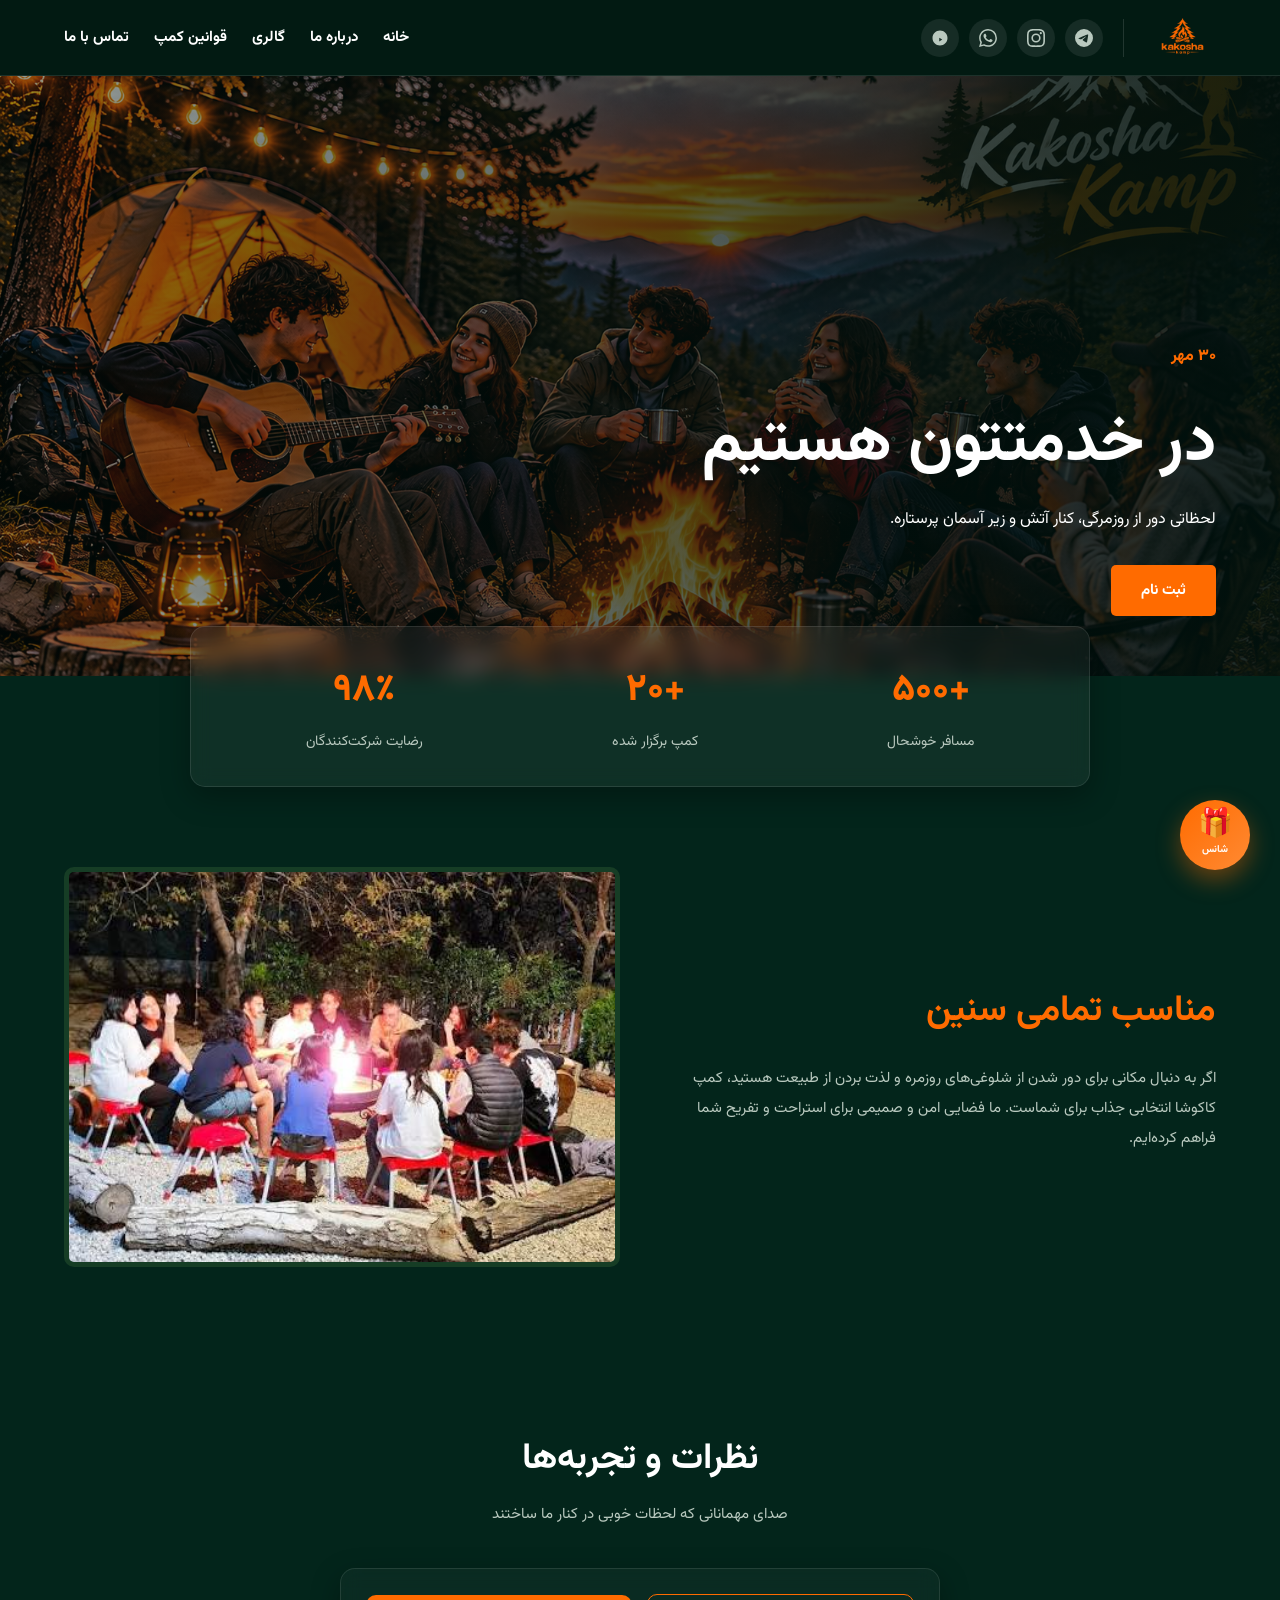
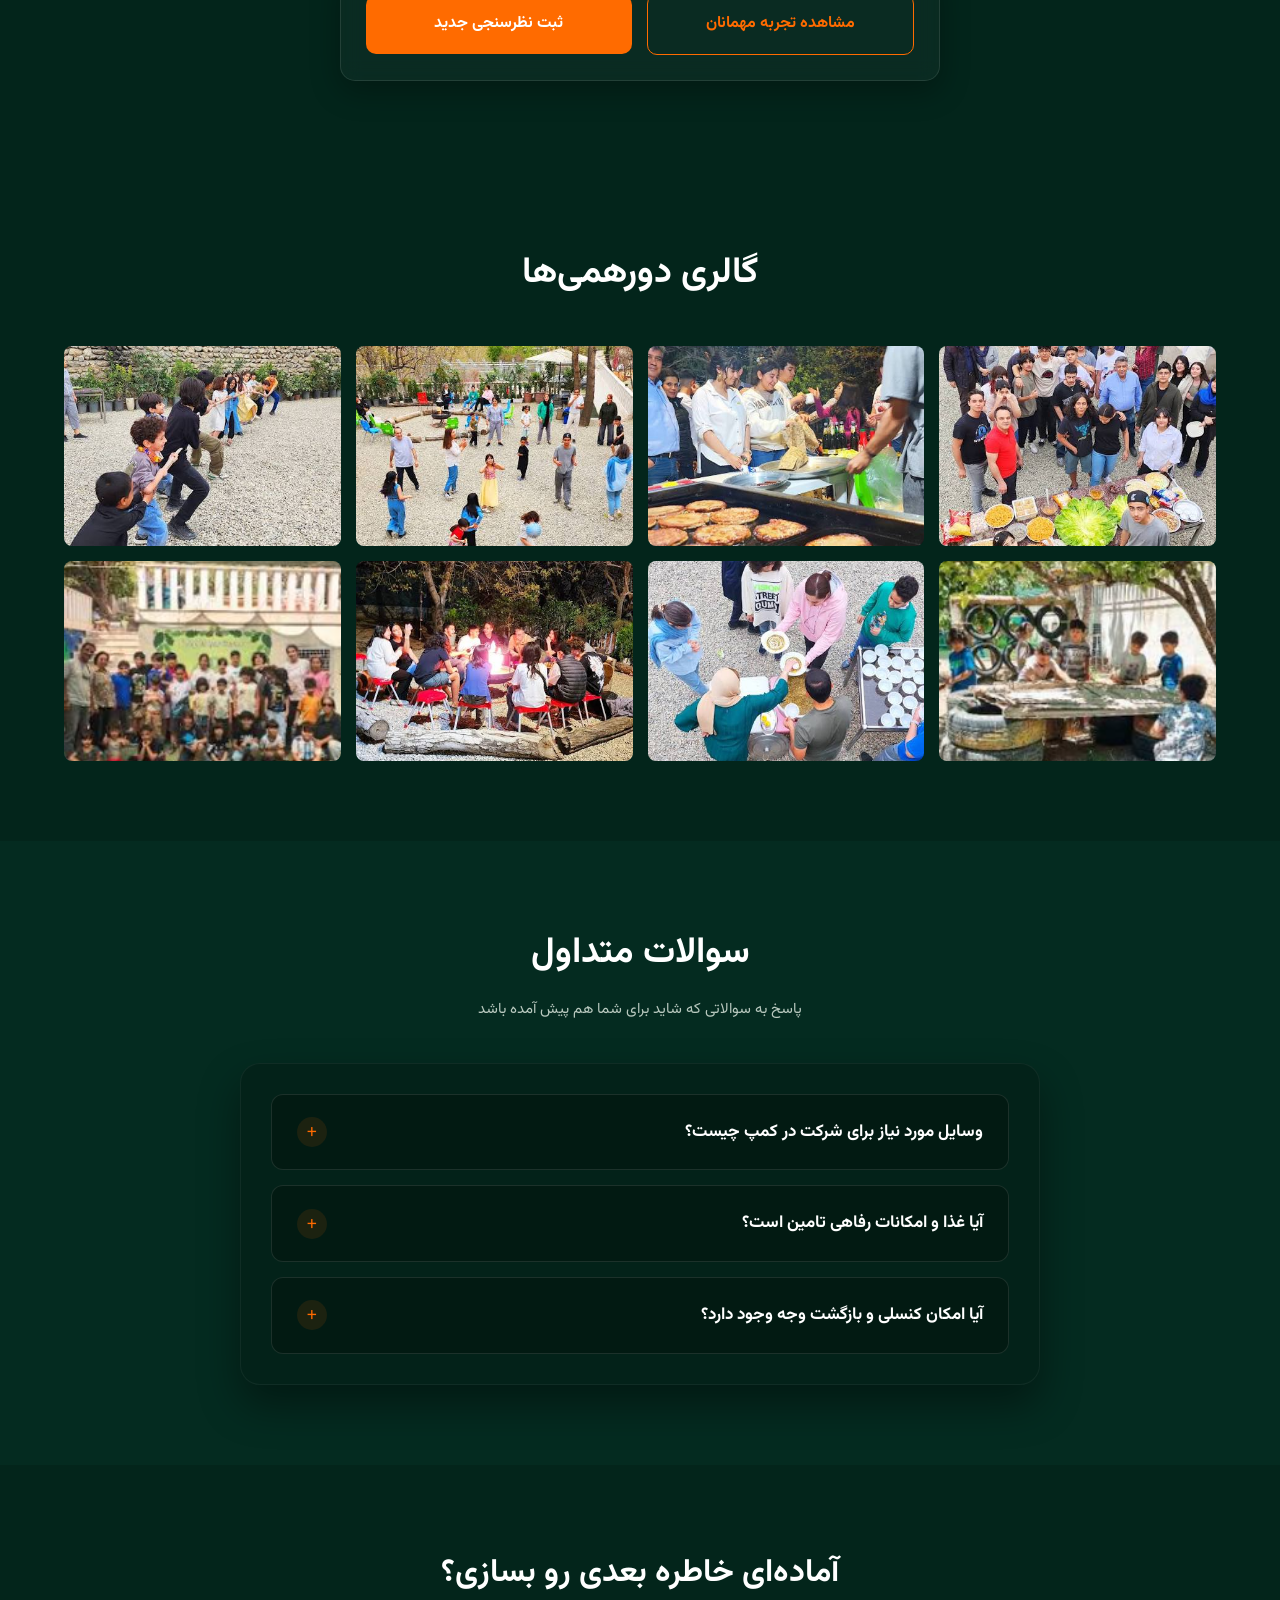
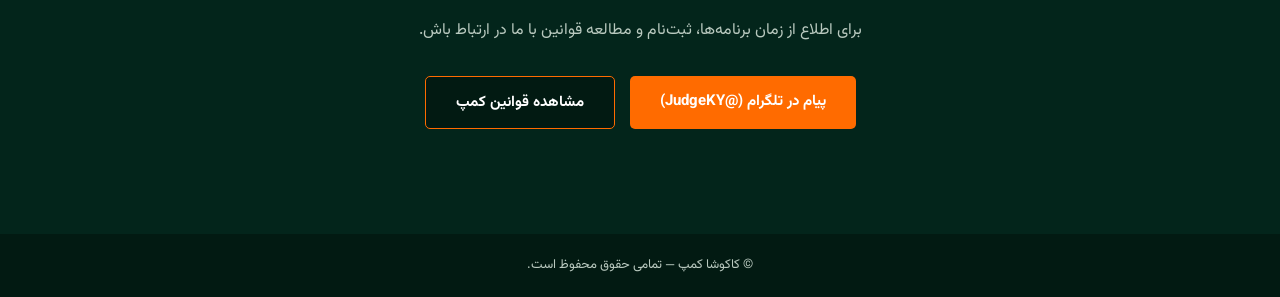
==== index.html @ fcbe55e8 "Update index.html" ====
<!DOCTYPE html>
<html lang="fa" dir="rtl">
<head>
    <meta charset="UTF-8">
    <meta name="viewport" content="width=device-width, initial-scale=1.0">
    <title>کاکوشا | کمپ و دورهمی</title>
    <link href="https://fonts.googleapis.com/css2?family=Vazirmatn:wght@400;700;800&display=swap" rel="stylesheet">
    <link rel="stylesheet" href="https://unpkg.com/aos@next/dist/aos.css" />
    <link rel="stylesheet" href="styles.css">
</head>
<body>

    <!-- دکمه شناور گردونه شانس -->
    <div class="floating-wheel" id="floatingWheel" onclick="checkWheelStatus()">
        <span>🎁</span>
        <span class="wheel-text">شانس</span>
    </div>

    <!-- هدر سایت -->
    <header class="site-header">
        <div class="header-right">
            <a href="./" class="logo">
                <img src="logo.png" alt="لوگوی کاکوشا">
            </a>
            
            <div class="social-links">
                <a href="https://t.me/KaKoshaKamp" target="_blank" title="تلگرام کاکوشا" aria-label="تلگرام">
                    <svg viewBox="0 0 24 24" fill="currentColor"><path d="M11.944 0A12 12 0 0 0 0 12a12 12 0 0 0 12 12 12 12 0 0 0 12-12A12 12 0 0 0 12 0a12 12 0 0 0-.056 0zm4.962 7.224c.1-.002.321.023.465.14a.506.506 0 0 1 .171.325c.016.093.036.306.02.472-.18 1.898-.962 6.502-1.36 8.627-.168.9-.499 1.201-.82 1.23-.696.065-1.225-.46-1.9-.902-1.056-.693-1.653-1.124-2.678-1.8-1.185-.78-.417-1.21.258-1.91.177-.184 3.247-2.977 3.307-3.23.007-.032.014-.15-.056-.212s-.174-.041-.249-.024c-.106.024-1.793 1.14-5.061 3.345-.48.33-.913.49-1.302.48-.428-.008-1.252-.241-1.865-.44-.752-.245-1.349-.374-1.297-.789.027-.216.325-.437.893-.663 3.498-1.524 5.83-2.529 6.998-3.014 3.332-1.386 4.025-1.627 4.476-1.635z"/></svg>
                </a>
                <a href="https://instagram.com/kasrafarahani_" target="_blank" title="اینستاگرام کاکوشا" aria-label="اینستاگرام">
                    <svg viewBox="0 0 24 24" fill="currentColor"><path d="M12 2.163c3.204 0 3.584.012 4.85.07 3.252.148 4.771 1.691 4.919 4.919.058 1.265.069 1.645.069 4.849 0 3.205-.012 3.584-.069 4.849-.149 3.225-1.664 4.771-4.919 4.919-1.266.058-1.644.07-4.85.07-3.204 0-3.584-.012-4.849-.07-3.26-.149-4.771-1.699-4.919-4.92-.058-1.265-.07-1.644-.07-4.849 0-3.204.013-3.583.07-4.849.149-3.227 1.664-4.771 4.919-4.919 1.266-.057 1.645-.069 4.849-.069zm0-2.163c-3.259 0-3.667.014-4.947.072-4.358.2-6.78 2.618-6.98 6.98-.059 1.281-.073 1.689-.073 4.948 0 3.259.014 3.668.072 4.948.2 4.358 2.618 6.78 6.98 6.98 1.281.058 1.689.072 4.948.072 3.259 0 3.668-.014 4.948-.072 4.354-.2 6.782-2.618 6.979-6.98.059-1.28.073-1.689.073-4.948 0-3.259-.014-3.667-.072-4.947-.196-4.354-2.617-6.78-6.979-6.98-1.281-.059-1.69-.073-4.949-.073zm0 5.838a6.162 6.162 0 1 0 0 12.324 6.162 6.162 0 0 0 0-12.324zm0 10.162a4 4 0 1 1 0-8 4 4 0 0 1 0 8zm6.406-11.845a1.44 1.44 0 1 0 0 2.881 1.44 1.44 0 0 0 0-2.881z"/></svg>
                </a>
                <a href="https://chat.whatsapp.com/JLlHeEhFujqFdGJxE22Rlp" target="_blank" title="واتساپ کاکوشا" aria-label="واتساپ">
                    <svg viewBox="0 0 24 24" fill="currentColor"><path d="M17.472 14.382c-.297-.149-1.758-.867-2.03-.967-.273-.099-.471-.148-.67.15-.197.297-.767.966-.94 1.164-.173.199-.347.223-.644.075-.297-.15-1.255-.463-2.39-1.475-.883-.788-1.48-1.761-1.653-2.059-.173-.297-.018-.458.13-.606.134-.133.298-.347.446-.52.149-.174.198-.298.298-.497.099-.198.05-.371-.025-.52-.075-.149-.669-1.612-.916-2.207-.242-.579-.487-.5-.669-.51-.173-.008-.371-.01-.57-.01-.198 0-.52.074-.792.372-.272.297-1.04 1.016-1.04 2.479 0 1.462 1.065 2.875 1.213 3.074.149.198 2.096 3.2 5.077 4.487.709.306 1.262.489 1.694.625.712.227 1.36.195 1.871.118.571-.085 1.758-.719 2.006-1.413.248-.694.248-1.289.173-1.413-.074-.124-.272-.198-.57-.347m-5.421 7.403h-.004a9.87 9.87 0 0 1-5.031-1.378l-.361-.214-3.741.982.998-3.648-.235-.374a9.86 9.86 0 0 1-1.51-5.26c.001-5.45 4.436-9.884 9.888-9.884 2.64 0 5.122 1.03 6.988 2.898a9.825 9.825 0 0 1 2.893 6.994c-.003 5.45-4.437 9.884-9.885 9.884m8.413-18.297A11.815 11.815 0 0 0 12.05 0C5.495 0 .16 5.335.157 11.892c0 2.096.547 4.142 1.588 5.945L.057 24l6.305-1.654a11.882 11.882 0 0 0 5.683 1.448h.005c6.554 0 11.89-5.335 11.893-11.893a11.821 11.821 0 0 0-3.48-8.413Z"/></svg>
                </a>
                <a href="https://ble.ir/KaKoshaKamp" target="_blank" title="بله کاکوشا" aria-label="بله">
                    <svg viewBox="0 0 24 24" fill="currentColor"><path d="M12 2C6.48 2 2 6.48 2 12s4.48 10 10 10 10-4.48 10-10S17.52 2 12 2zm-1 14.5v-5l4 2.5-4 2.5z"/></svg>
                </a>
            </div>
        </div>

        <nav class="nav-menu">
            <a href="#home">خانه</a>
            <a href="#about">درباره ما</a>
            <a href="#gallery">گالری</a>
            <a href="rules.html">قوانین کمپ</a>
            <a href="#contact">تماس با ما</a>
        </nav>
    </header>

    <main>
        <section class="hero" id="home">
            <div class="hero-content">
                <p class="date">۳۰ مهر</p>
                <h1>در خدمتتون هستیم</h1>
                <p>لحظاتی دور از روزمرگی، کنار آتش و زیر آسمان پرستاره.</p>
                <a href="register.html" class="btn">ثبت نام</a>
            </div>
        </section>

        <section class="stats-section">
            <div class="stats-container" data-aos="fade-up">
                <div class="stat-box">
                    <h3>+۵۰۰</h3>
                    <p>مسافر خوشحال</p>
                </div>
                <div class="stat-box">
                    <h3>+۲۰</h3>
                    <p>کمپ برگزار شده</p>
                </div>
                <div class="stat-box">
                    <h3>۹۸٪</h3>
                    <p>رضایت شرکت‌کنندگان</p>
                </div>
            </div>
        </section>

        <section class="about" id="about">
            <div class="about-text" data-aos="fade-up">
                <h2>مناسب تمامی سنین</h2>
                <p>اگر به دنبال مکانی برای دور شدن از شلوغی‌های روزمره و لذت بردن از طبیعت هستید، کمپ کاکوشا انتخابی جذاب برای شماست. ما فضایی امن و صمیمی برای استراحت و تفریح شما فراهم کرده‌ایم.</p>
            </div>
            <div class="about-image" data-aos="fade-up" data-aos-delay="100">
                <img src="about.jpg" alt="دورهمی دوستان">
            </div>
        </section>

        <section class="reviews-action-section">
            <div class="section-header" data-aos="fade-up">
                <h2>نظرات و تجربه‌ها</h2>
                <p class="subtitle">صدای مهمانانی که لحظات خوبی در کنار ما ساختند</p>
                
                <div class="review-action-card">
                    <a href="reviews.html" class="btn glass-btn">مشاهده تجربه مهمانان</a>
                    <a href="survey.html" class="btn solid-btn">ثبت نظرسنجی جدید</a>
                </div>
            </div>
        </section>

        <section class="gallery-section" id="gallery">
            <h2 data-aos="fade-up">گالری دورهمی‌ها</h2>
            <div class="gallery-grid" data-aos="fade-up" data-aos-delay="200">
                <img src="g-1.jpg" alt="گالری ۱" class="gallery-img">
                <img src="g-2.jpg" alt="گالری ۲" class="gallery-img">
                <img src="g-3.jpg" alt="گالری ۳" class="gallery-img">
                <img src="g-4.jpg" alt="گالری ۴" class="gallery-img">
                <img src="g-5.png" alt="گالری ۵" class="gallery-img">
                <img src="g-6.jpg" alt="گالری ۶" class="gallery-img">
                <img src="g-7.jpg" alt="گالری ۷" class="gallery-img">
                <img src="g-8.png" alt="گالری ۸" class="gallery-img">
            </div>
        </section>

        <section class="faq-section">
            <div class="section-header" data-aos="fade-up">
                <h2>سوالات متداول</h2>
                <p class="subtitle">پاسخ به سوالاتی که شاید برای شما هم پیش آمده باشد</p>
            </div>

            <div class="faq-wrapper" data-aos="fade-up" data-aos-delay="100">
                <details class="faq-item">
                    <summary>وسایل مورد نیاز برای شرکت در کمپ چیست؟</summary>
                    <p>لباس گرم، کیسه خواب، چراغ قوه، وسایل بهداشتی شخصی و کفش مناسب پیاده‌روی. لیست کامل وسایل پس از ثبت‌نام برای شما ارسال می‌شود.</p>
                </details>

                <details class="faq-item">
                    <summary>آیا غذا و امکانات رفاهی تامین است؟</summary>
                    <p>بله، تمامی وعده‌های غذایی (صبحانه، ناهار، شام) به صورت کامل و با کیفیت بالا توسط تیم ما آماده می‌شود. سرویس‌های بهداشتی نیز در محل کمپ موجود است.</p>
                </details>

                <details class="faq-item">
                    <summary>آیا امکان کنسلی و بازگشت وجه وجود دارد؟</summary>
                    <p>در صورت انصراف تا ۷۲ ساعت قبل از شروع کمپ، ۱۰۰٪ وجه بازگردانده می‌شود. پس از آن، ۵۰٪ مبلغ کسر خواهد شد.</p>
                </details>
            </div>
        </section>

        <section class="contact" id="contact">
            <div data-aos="fade-up">
                <h2>آماده‌ای خاطره بعدی رو بسازی؟</h2>
                <p>برای اطلاع از زمان برنامه‌ها، ثبت‌نام و مطالعه قوانین با ما در ارتباط باش.</p>
                <div style="display: flex; gap: 15px; justify-content: center; flex-wrap: wrap; margin-bottom: 25px;">
                    <a href="https://t.me/JudgeKY" target="_blank" class="btn">پیام در تلگرام (@JudgeKY)</a>
                    <a href="rules.html" class="btn" style="background-color: var(--dark-green); border: 1px solid var(--orange);">مشاهده قوانین کمپ</a>
                </div>
            </div>
        </section>
    </main>

    <footer>
        <p>© کاکوشا کمپ — تمامی حقوق محفوظ است.</p>
    </footer>

    <div id="imageModal" class="modal">
        <span class="close-modal">&times;</span>
        <img class="modal-content" id="modalImage">
    </div>

    <script src="https://unpkg.com/aos@next/dist/aos.js"></script>
    <script>
        AOS.init({ duration: 800, once: true, offset: 50 });

        const modal = document.getElementById("imageModal");
        const modalImg = document.getElementById("modalImage");
        const images = document.querySelectorAll(".gallery-img");
        const closeBtn = document.querySelector(".close-modal");

        images.forEach(img => {
            img.addEventListener("click", function(){
                modal.style.display = "flex";
                modalImg.src = this.src;
            });
        });
        closeBtn.addEventListener("click", function(){ modal.style.display = "none"; });
        modal.addEventListener("click", function(e){ if(e.target === modal) modal.style.display = "none"; });

        // 🎁 کدهای مربوط به گردونه شانس
        const nextTripDate = '2024-10-21'; // تاریخ کمپ بعدی (۳۰ مهر)
        
        function checkWheelStatus() {
            if (localStorage.getItem('hasSpunWheel') === 'true') {
                alert("شما قبلاً از شانس خود برای این کمپ استفاده کرده‌اید. منتظر کمپ‌های بعدی ما باشید! 🌿");
                return;
            }
            const today = new Date();
            const trip = new Date(nextTripDate);
            const diffTime = trip - today;
            const diffDays = Math.ceil(diffTime / (1000 * 60 * 60 * 24));

            if (diffDays > 10) {
                alert("گردونه شانس فقط ۱۰ روز مانده به شروع هر کمپ باز می‌شود. فعلاً کمی صبر کنید! ✨");
            } else if (diffDays < 0) {
                alert("این کمپ به پایان رسیده است. منتظر گردونه شانس کمپ بعدی باشید! ⛺️");
            } else {
                window.location.href = 'wheel.html';
            }
        }
    </script>
</body>
</html>
---- styles.css ----
/* =========================================
   1. تنظیمات پایه و رنگ‌ها
   ========================================= */
:root {
    --bg-color: #03251b;
    --dark-green: #021a12;
    --primary: #0a6849;
    --orange: #ff6b00;
    --text-main: #ffffff;
    --text-muted: #b9c9bf;
}

* {
    box-sizing: border-box;
    margin: 0;
    padding: 0;
}

html, body {
    background-color: var(--bg-color);
    color: var(--text-main);
    font-family: 'Vazirmatn', Tahoma, sans-serif;
    line-height: 1.8;
    overflow-x: hidden;
    width: 100%;
}

a { text-decoration: none; color: inherit; }
img { display: block; max-width: 100%; }

/* =========================================
   2. هدر، منو و شبکه‌های اجتماعی
   ========================================= */
.site-header {
    background-color: var(--dark-green);
    display: flex;
    justify-content: space-between;
    align-items: center;
    padding: 15px 5%;
    position: sticky;
    top: 0;
    z-index: 100;
    border-bottom: 1px solid #ffffff1a;
}

.header-right { display: flex; align-items: center; gap: 25px; }
.logo img { height: 45px; width: auto; }

.social-links {
    display: flex; gap: 10px; align-items: center;
    border-right: 1px solid #ffffff20; padding-right: 20px;
}

.social-links a {
    display: flex; align-items: center; justify-content: center;
    width: 38px; height: 38px; border-radius: 50%;
    background-color: rgba(255, 255, 255, 0.08);
    color: var(--text-muted) !important; transition: all 0.3s ease;
    border: 1px solid transparent;
}

.social-links a svg { width: 18px !important; height: 18px !important; }

.social-links a:hover {
    background-color: var(--orange); color: #fff !important;
    transform: translateY(-3px); box-shadow: 0 5px 15px rgba(255, 107, 0, 0.4);
}

.nav-menu { display: flex; gap: 25px; }
.nav-menu a { font-size: 15px; font-weight: 700; transition: color 0.3s; }
.nav-menu a:hover { color: var(--orange); }

/* =========================================
   3. بخش هدر اصلی (Hero)
   ========================================= */
.hero {
    background: linear-gradient(90deg, rgba(1,18,14,0.4), rgba(1,18,14,0.9)), 
                url('hero.png') center/cover no-repeat;
    min-height: 600px; display: flex; align-items: flex-end;
    padding: 60px 5%; width: 100%;
}

.hero-content { max-width: 700px; }
.date { color: var(--orange); font-size: 20px; font-weight: 800; }
.hero h1 { font-size: clamp(35px, 6vw, 65px); line-height: 1.3; margin: 10px 0 20px; }
.hero p { font-size: 16px; margin-bottom: 30px; }

/* =========================================
   4. بخش آمار و ارقام
   ========================================= */
.stats-section {
    padding: 0 5%; display: flex; justify-content: center;
    position: relative; z-index: 10; margin-top: -50px; width: 100%;
}
.stats-container {
    display: flex; justify-content: space-around; align-items: center;
    background: rgba(255, 255, 255, 0.05); backdrop-filter: blur(10px);
    border: 1px solid rgba(255, 255, 255, 0.1); padding: 30px 20px;
    border-radius: 15px; width: 100%; max-width: 900px;
    box-shadow: 0 10px 30px rgba(0,0,0,0.3);
}
.stat-box { text-align: center; }
.stat-box h3 { color: var(--orange); font-size: 38px; font-weight: 800; margin-bottom: 5px; }
.stat-box p { color: var(--text-muted); font-size: 14px; }

/* =========================================
   5. دکمه‌ها
   ========================================= */
.btn {
    display: inline-block; background-color: var(--orange);
    color: white; padding: 12px 30px; font-weight: 700;
    border-radius: 5px; transition: 0.3s; border: none; cursor: pointer;
    font-family: inherit; font-size: 15px; text-align: center;
}
.btn:hover { background-color: #ff8a33; transform: translateY(-3px); }

/* =========================================
   6. بخش درباره ما
   ========================================= */
.about {
    display: grid; grid-template-columns: 1fr 1fr;
    gap: 40px; padding: 80px 5%; align-items: center; width: 100%;
}
.about-text h2 { font-size: 36px; margin-bottom: 20px; color: var(--orange); }
.about-text p { color: var(--text-muted); font-size: 15px; line-height: 2; }
.about-image img {
    width: 100%; height: 400px; object-fit: cover;
    border-radius: 10px; border: 5px solid #163d25;
}

/* =========================================
   7. بخش دکمه‌های هدایت به نظرات
   ========================================= */
.reviews-action-section {
    padding: 80px 5%; background-color: var(--bg-color);
    text-align: center; width: 100%;
}
.section-header h2 { font-size: 36px; margin-bottom: 10px; }
.section-header .subtitle { color: var(--text-muted); font-size: 15px; margin-bottom: 40px; }

.review-action-card {
    display: flex; gap: 15px; justify-content: center; align-items: center;
    background: rgba(255, 255, 255, 0.03); border: 1px solid rgba(255, 255, 255, 0.1);
    padding: 25px; border-radius: 15px; max-width: 600px; margin: 0 auto;
    box-shadow: 0 10px 30px rgba(0,0,0,0.3); backdrop-filter: blur(10px);
}

.review-action-card .btn { flex: 1; padding: 15px 20px; border-radius: 10px; font-size: 16px; }

.glass-btn { background-color: transparent; border: 1px solid var(--orange); color: var(--orange); }
.glass-btn:hover { background-color: var(--orange); color: #fff; }

/* =========================================
   8. استایل صفحات جدید (نظرات و نظرسنجی)
   ========================================= */
.page-container {
    padding: 80px 5%; min-height: 80vh;
    display: flex; flex-direction: column; align-items: center;
}
.page-title { text-align: center; margin-bottom: 30px; }
.page-title h1 { font-size: 40px; color: var(--orange); margin-bottom: 10px; }
.page-title p { color: var(--text-muted); font-size: 16px; }

.testimonials-grid {
    display: grid; grid-template-columns: repeat(auto-fit, minmax(300px, 1fr));
    gap: 25px; width: 100%; max-width: 1100px; margin: 0 auto;
}
.testimonial-card {
    background-color: var(--dark-green); border: 1px solid #ffffff1a;
    border-radius: 12px; padding: 30px; text-align: right;
    transition: transform 0.3s, box-shadow 0.3s;
}
.testimonial-card:hover {
    transform: translateY(-10px); box-shadow: 0 15px 30px rgba(0,0,0,0.4);
    border-color: var(--orange);
}
.stars { color: var(--orange); font-size: 20px; margin-bottom: 15px; letter-spacing: 2px; }
.review-text { color: var(--text-main); font-size: 15px; line-height: 1.9; margin-bottom: 20px; font-style: italic; }
.reviewer-info strong { display: block; color: var(--orange); font-size: 16px; margin-bottom: 5px; }
.reviewer-info span { font-size: 12px; color: var(--text-muted); }

.survey-form-wrapper {
    background: rgba(2, 26, 18, 0.7); border: 1px solid rgba(255, 255, 255, 0.1);
    backdrop-filter: blur(15px); padding: 45px 35px; border-radius: 20px;
    width: 100%; max-width: 600px; box-shadow: 0 25px 50px rgba(0,0,0,0.6);
}
.form-group { margin-bottom: 20px; }
.form-row { display: grid; grid-template-columns: 1fr 1fr; gap: 15px; }
.form-group input, .form-group textarea {
    width: 100%; padding: 15px 18px; background-color: rgba(0, 0, 0, 0.4) !important;
    border: 1px solid rgba(255, 255, 255, 0.15); border-radius: 10px; color: #fff;
    font-family: inherit; font-size: 15px; transition: 0.3s;
}
.form-group input::placeholder, .form-group textarea::placeholder { color: rgba(255, 255, 255, 0.5); }
.form-group input:focus, .form-group textarea:focus {
    outline: none; border-color: var(--orange); background-color: rgba(0, 0, 0, 0.6) !important;
    box-shadow: 0 0 10px rgba(255, 107, 0, 0.2);
}
.form-group textarea { resize: vertical; min-height: 120px; }
.submit-btn { width: 100%; margin-top: 10px; font-size: 16px; padding: 15px; border-radius: 10px; }
.success-message { text-align: center; padding: 30px 10px; }
.success-message p:first-child { font-size: 22px; color: #4caf50; font-weight: bold; margin-bottom: 10px; }

.star-rating { display: flex; flex-direction: row-reverse; justify-content: flex-end; gap: 8px; }
.star-rating input { display: none; }
.star-rating label { font-size: 38px; color: #444; cursor: pointer; transition: 0.2s; line-height: 1; }
.star-rating input:checked ~ label, .star-rating label:hover, .star-rating label:hover ~ label {
    color: var(--orange); text-shadow: 0 0 15px rgba(255, 107, 0, 0.6);
}

/* =========================================
   9. بخش جدید: سوالات متداول (FAQ)
   ========================================= */
.faq-section {
    padding: 80px 5%;
    background-color: #042b20; 
    text-align: center;
    width: 100%;
}

.faq-wrapper {
    max-width: 800px;
    margin: 0 auto;
    text-align: right;
    background: rgba(0, 0, 0, 0.2); 
    padding: 30px;
    border-radius: 20px;
    border: 1px solid rgba(255, 255, 255, 0.05);
    box-shadow: 0 20px 40px rgba(0,0,0,0.4);
}

.faq-item {
    background-color: var(--dark-green);
    border: 1px solid #ffffff1a;
    border-radius: 12px;
    margin-bottom: 15px;
    transition: all 0.3s ease;
    overflow: hidden;
}

.faq-item:last-child { margin-bottom: 0; }
.faq-item:hover { border-color: rgba(255, 107, 0, 0.5); background-color: #032016; }
.faq-item[open] {
    border-color: var(--orange);
    background-color: #042b20;
    box-shadow: 0 8px 25px rgba(255, 107, 0, 0.15);
}

.faq-item summary {
    font-weight: 700;
    font-size: 17px;
    color: var(--text-main);
    cursor: pointer;
    list-style: none;
    display: flex;
    justify-content: space-between;
    align-items: center;
    padding: 22px 25px;
    outline: none;
    transition: color 0.3s;
}
.faq-item:hover summary { color: var(--orange); }
.faq-item summary::-webkit-details-marker { display: none; }

.faq-item summary::after {
    content: '+';
    display: flex;
    align-items: center;
    justify-content: center;
    width: 30px;
    height: 30px;
    background-color: rgba(255, 107, 0, 0.1);
    color: var(--orange);
    border-radius: 50%;
    font-size: 22px;
    font-weight: 300;
    transition: all 0.4s ease;
}

.faq-item[open] summary::after {
    transform: rotate(135deg); 
    background-color: var(--orange);
    color: #fff;
}

.faq-item p {
    color: var(--text-muted);
    font-size: 15px;
    line-height: 2;
    padding: 0 25px 25px 25px;
    margin: 0;
    animation: fadeIn 0.5s ease;
}

@keyframes fadeIn {
    from { opacity: 0; transform: translateY(-10px); }
    to { opacity: 1; transform: translateY(0); }
}

/* =========================================
   10. بخش گالری
   ========================================= */
.gallery-section { padding: 80px 5%; background-color: var(--bg-color); text-align: center; width: 100%; }
.gallery-section h2 { font-size: 36px; margin-bottom: 40px; }
.gallery-grid { display: grid; grid-template-columns: repeat(auto-fit, minmax(250px, 1fr)); gap: 15px; }
.gallery-grid img {
    width: 100%; height: 200px; object-fit: cover;
    border-radius: 8px; transition: 0.3s; cursor: pointer;
}
.gallery-grid img:hover { transform: scale(1.05); box-shadow: 0 10px 20px rgba(0,0,0,0.5); }

/* =========================================
   11. بخش تماس و فوتر
   ========================================= */
.contact { text-align: center; padding: 80px 5%; width: 100%; }
.contact h2 { font-size: 32px; margin-bottom: 15px; }
.contact p { color: var(--text-muted); margin-bottom: 30px; }
footer {
    background-color: var(--dark-green); text-align: center;
    padding: 20px; font-size: 13px; color: var(--text-muted); width: 100%;
}

/* =========================================
   12. مودال عکس (گالری)
   ========================================= */
.modal {
    display: none; position: fixed; z-index: 1000; left: 0; top: 0;
    width: 100%; height: 100%; background-color: rgba(0, 0, 0, 0.9);
    align-items: center; justify-content: center; backdrop-filter: blur(5px);
}
.modal-content {
    max-width: 90%; max-height: 85vh; border-radius: 10px;
    box-shadow: 0 0 30px rgba(255, 107, 0, 0.3); animation: zoomIn 0.3s ease;
}
.close-modal {
    position: absolute; top: 20px; left: 30px; color: #fff;
    font-size: 40px; font-weight: bold; cursor: pointer; transition: 0.3s;
}
.close-modal:hover { color: var(--orange); }
@keyframes zoomIn { from { transform: scale(0.8); opacity: 0; } to { transform: scale(1); opacity: 1; } }

/* =========================================
   13. استایل مخصوص صفحه قوانین (Rules)
   ========================================= */
.rules-section { padding: 80px 5%; display: flex; justify-content: center; min-height: 80vh; width: 100%; }
.rules-container { max-width: 800px; width: 100%; }
.rules-container h1 { font-size: 40px; color: var(--orange); text-align: center; margin-bottom: 10px; }
.rules-container .subtitle { text-align: center; color: var(--text-muted); margin-bottom: 50px; font-size: 16px; }
.rule-card {
    background-color: var(--dark-green); border-right: 5px solid var(--orange);
    padding: 25px 30px; margin-bottom: 20px; border-radius: 8px;
    transition: transform 0.3s, background-color 0.3s;
}
.rule-card:hover { transform: translateX(-10px); background-color: #032016; }
.rule-card h3 { color: var(--text-main); font-size: 22px; margin-bottom: 10px; }
.rule-card p { color: var(--text-muted); font-size: 15px; line-height: 1.9; }
.back-btn-container { text-align: center; margin-top: 50px; width: 100%; }
.highlight-box {
    background: linear-gradient(135deg, rgba(255, 107, 0, 0.15), rgba(10, 104, 73, 0.2));
    border: 1px solid var(--orange); padding: 20px; margin-top: 30px;
    border-radius: 8px; text-align: center; box-shadow: 0 4px 15px rgba(0,0,0,0.2);
}
.highlight-box p { color: var(--orange); font-size: 18px; font-weight: 800; margin: 0; }

/* =========================================
   14. استایل بلیط ثبت نام (Register)
   ========================================= */
.register-section { padding: 80px 5%; background-color: #042b20; text-align: center; width: 100%; }
.ticket-wrapper { display: flex; justify-content: center; align-items: center; padding: 20px; }
.ticket {
    display: flex; background-color: #0b3024; border-radius: 12px;
    box-shadow: 0 20px 50px rgba(0,0,0,0.5); max-width: 700px; width: 100%;
    position: relative; border: 1px solid #ffffff1a; overflow: hidden;
}
.ticket::before {
    content: ""; position: absolute; right: 25%; top: 10px; bottom: 10px;
    border-right: 2px dashed #ffffff30; z-index: 2;
}
.ticket::after {
    content: ""; position: absolute; right: calc(25% - 10px); top: -10px;
    height: 20px; width: 20px; border-radius: 50%;
    background-color: #042b20; box-shadow: 0 100% 0 0 #042b20; z-index: 3;
}
.ticket-main { flex: 1; padding: 30px; display: flex; flex-direction: column; justify-content: space-between; }
.ticket-header {
    display: flex; justify-content: space-between; align-items: center;
    border-bottom: 1px solid #ffffff1a; padding-bottom: 15px; margin-bottom: 20px;
}
.ticket-logo { font-weight: 800; font-size: 20px; color: var(--orange); }
.ticket-type { font-size: 12px; background: #ffffff1a; padding: 4px 10px; border-radius: 20px; letter-spacing: 1px; }
.ticket-body { display: grid; grid-template-columns: 1fr 1fr; gap: 20px; text-align: right; }
.ticket-info span { display: block; font-size: 12px; color: var(--text-muted); margin-bottom: 4px; }
.ticket-info strong { font-size: 16px; color: var(--text-main); }
.ticket-footer {
    margin-top: 25px; display: flex; justify-content: space-between; align-items: center;
    border-top: 1px solid #ffffff1a; padding-top: 15px; font-size: 12px; color: var(--text-muted);
}
.barcode {
    width: 100px; height: 20px;
    background: repeating-linear-gradient(90deg, #ffffff 0px, #ffffff 2px, transparent 2px, transparent 4px, #ffffff 4px, #ffffff 6px, transparent 6px, transparent 8px);
}
.ticket-stub {
    width: 25%; padding: 30px 15px; display: flex; flex-direction: column;
    align-items: center; justify-content: center; background: rgba(255, 255, 255, 0.02);
}
.ticket-stub-content { display: flex; flex-direction: column; align-items: center; gap: 15px; width: 100%; }
.stub-title { font-weight: 800; color: var(--orange); font-size: 14px; }
.ticket-btn { padding: 8px 10px; font-size: 12px; width: 100%; }

/* =========================================
   15. استایل گردونه شانس
   ========================================= */
.floating-wheel {
    position: fixed;
    bottom: 30px;
    right: 30px;
    background: linear-gradient(135deg, #ff6b00, #ff8a33);
    color: #fff;
    width: 70px;
    height: 70px;
    border-radius: 50%;
    display: flex;
    flex-direction: column;
    align-items: center;
    justify-content: center;
    cursor: pointer;
    box-shadow: 0 10px 25px rgba(255, 107, 0, 0.4);
    z-index: 999;
    transition: transform 0.3s, box-shadow 0.3s;
    animation: pulseGlow 2s infinite;
}

.floating-wheel:hover {
    transform: scale(1.1) rotate(10deg);
    box-shadow: 0 15px 35px rgba(255, 107, 0, 0.6);
}

.floating-wheel span:first-child {
    font-size: 28px;
    line-height: 1;
}

.wheel-text {
    font-size: 10px;
    font-weight: bold;
    margin-top: 2px;
}

@keyframes pulseGlow {
    0% { box-shadow: 0 0 0 0 rgba(255, 107, 0, 0.7); }
    70% { box-shadow: 0 0 0 15px rgba(255, 107, 0, 0); }
    100% { box-shadow: 0 0 0 0 rgba(255, 107, 0, 0); }
}

/* =========================================
   16. صفحه گردونه شانس
   ========================================= */
.wheel-container {
    text-align: center;
    background: rgba(2, 26, 18, 0.7);
    border: 1px solid rgba(255, 255, 255, 0.1);
    backdrop-filter: blur(15px);
    padding: 50px 30px;
    border-radius: 20px;
    box-shadow: 0 25px 50px rgba(0,0,0,0.6);
    max-width: 600px;
    width: 100%;
}

.wheel-title {
    color: var(--orange);
    font-size: 32px;
    margin-bottom: 10px;
}

.wheel-subtitle {
    color: var(--text-muted);
    font-size: 15px;
    margin-bottom: 20px;
}

.spin-btn {
    font-size: 18px;
    padding: 15px 50px;
    border-radius: 30px;
    margin-top: 20px;
    box-shadow: 0 5px 15px rgba(255, 107, 0, 0.4);
}

.prize-message {
    margin-top: 30px;
    padding: 20px;
    background: rgba(255, 255, 255, 0.05);
    border: 1px solid rgba(255, 107, 0, 0.3);
    border-radius: 15px;
    animation: zoomIn 0.5s ease;
}

.prize-message h3 {
    font-size: 24px;
    margin-bottom: 10px;
}

.prize-message p {
    color: var(--text-muted);
    font-size: 15px;
    line-height: 1.8;
}

/* =========================================
   17. واکنش‌گرا (موبایل)
   ========================================= */
@media (max-width: 768px) {
    .site-header { flex-direction: column; gap: 15px; padding: 15px; }
    .header-right { flex-direction: column; gap: 15px; width: 100%; align-items: center; }
    .social-links {
        border-right: none; padding-right: 0; border-top: 1px solid #ffffff20;
        padding-top: 15px; width: 100%; justify-content: center;
    }
    .nav-menu { gap: 15px; font-size: 14px; flex-wrap: wrap; justify-content: center; }
    .about { grid-template-columns: 1fr; }
    .about-image img { height: 300px; }
    .hero { min-height: 500px; padding: 40px 5%; }
    
    .stats-section { margin-top: 30px; padding: 0 5%; }
    .stats-container { flex-direction: column; gap: 20px; padding: 25px 20px; }

    .review-action-card { flex-direction: column; width: 100%; padding: 20px; }
    .review-action-card .btn { width: 100%; }

    .survey-form-wrapper { padding: 30px 20px; }
    .form-row { grid-template-columns: 1fr; gap: 0; }
    .star-rating label { font-size: 32px; }
    .star-rating { justify-content: center; }

    .faq-wrapper { padding: 15px; }
    .faq-item summary { padding: 18px 20px; font-size: 15px; }
    .faq-item p { padding: 0 20px 20px 20px; font-size: 14px; }
    .faq-item summary::after { width: 26px; height: 26px; font-size: 18px; }

    .ticket { flex-direction: column; max-width: 100%; }
    .ticket::before, .ticket::after { display: none; }
    .ticket-main { padding: 20px; }
    .ticket-body { grid-template-columns: 1fr; gap: 12px; }
    .ticket-stub {
        width: 100%; border-top: 2px dashed #ffffff30; padding: 20px;
        flex-direction: row; justify-content: center; gap: 20px;
    }
    .ticket-stub-content { flex-direction: row; justify-content: center; align-items: center; gap: 20px; }
    .ticket-btn { width: auto; padding: 10px 20px; }
    .ticket-type { font-size: 11px; }

    .floating-wheel {
        bottom: 20px;
        right: 20px;
        width: 60px;
        height: 60px;
    }
    .floating-wheel span:first-child { font-size: 24px; }
    .wheel-container { padding: 30px 15px; }
    .wheel-title { font-size: 26px; }
}
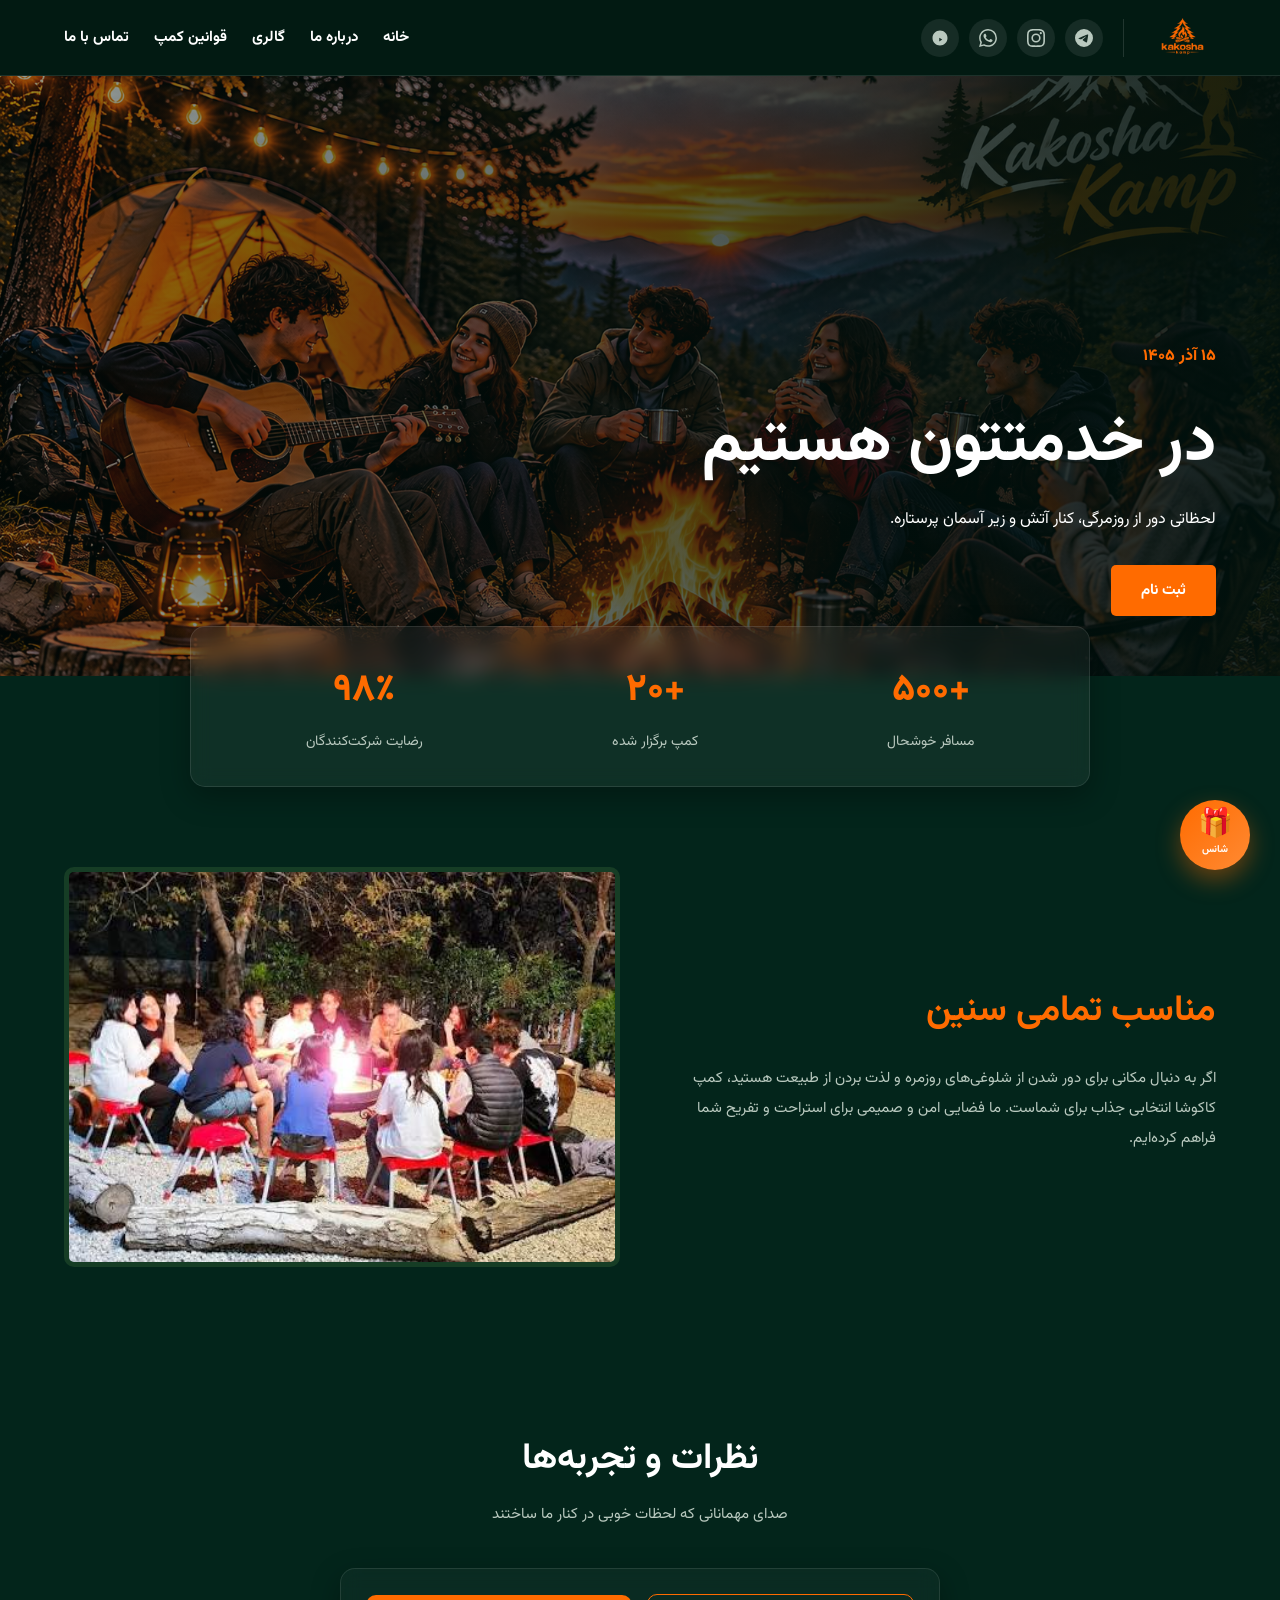
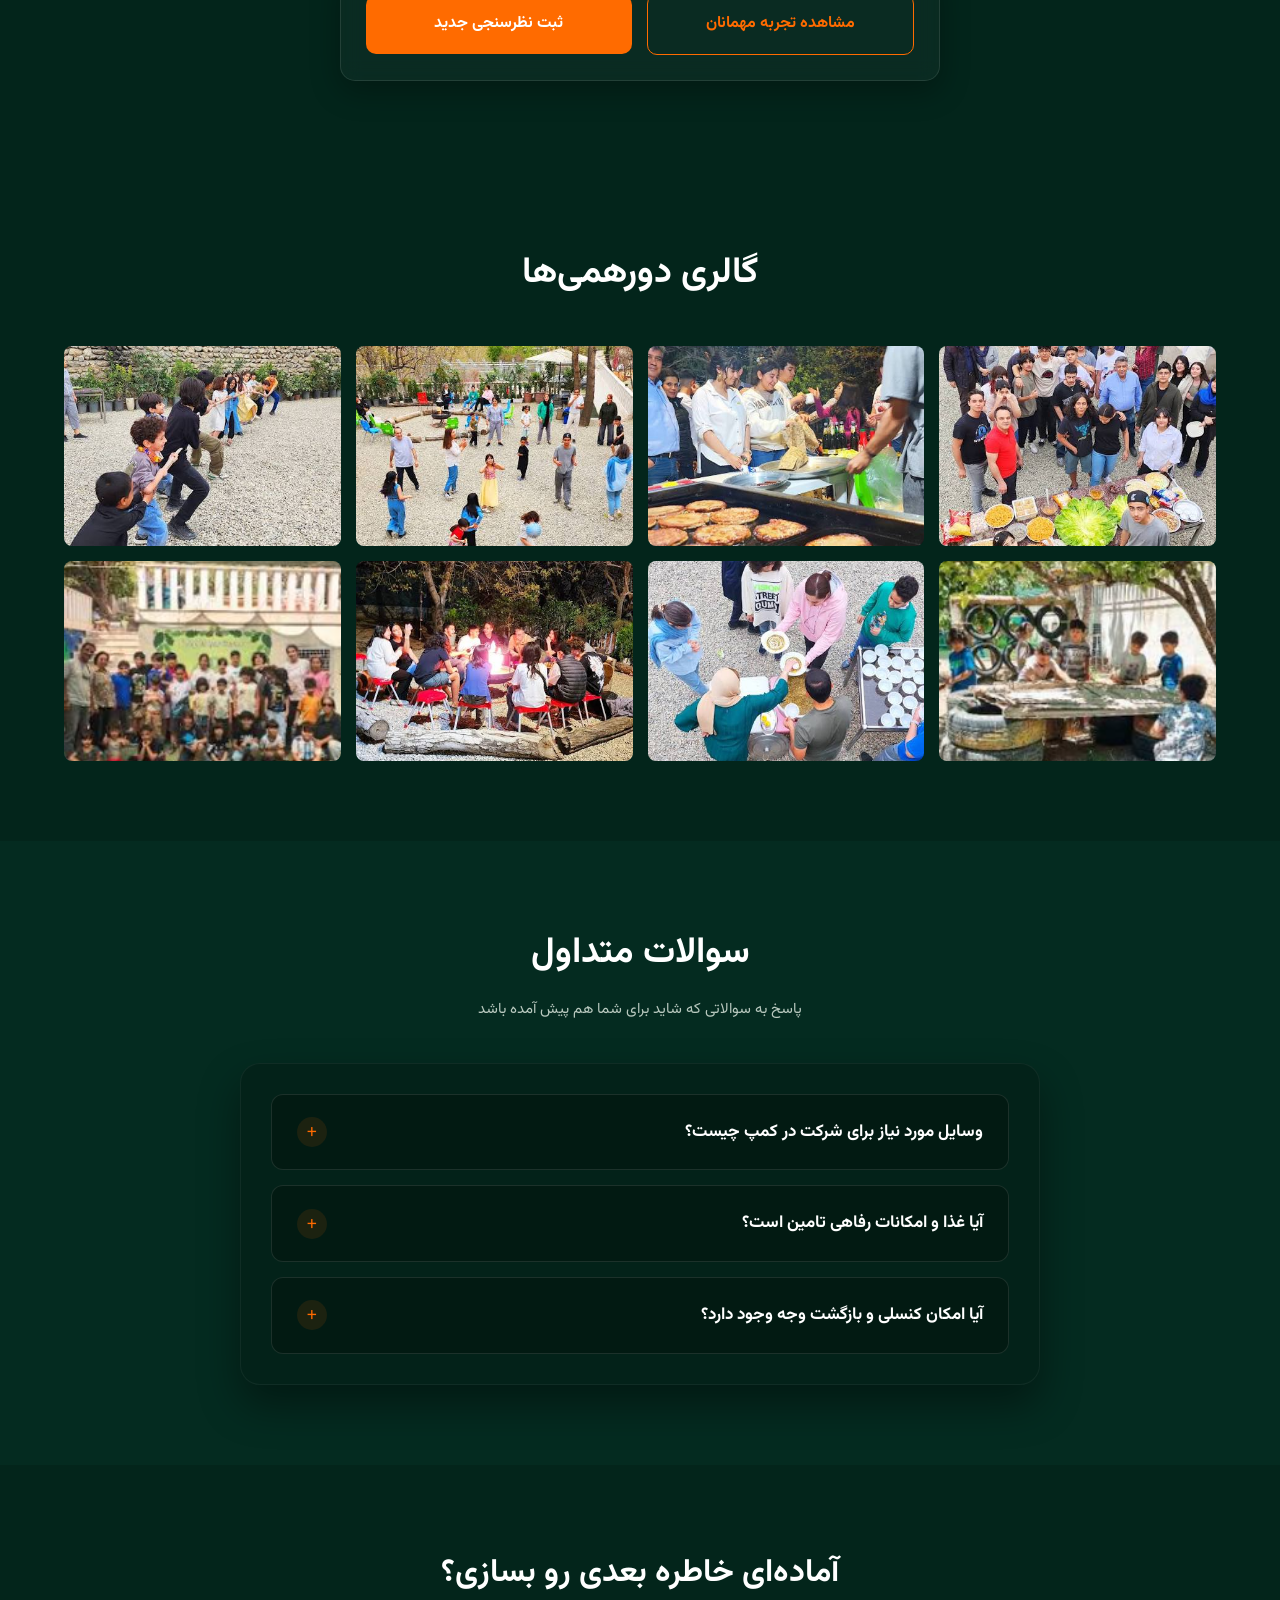
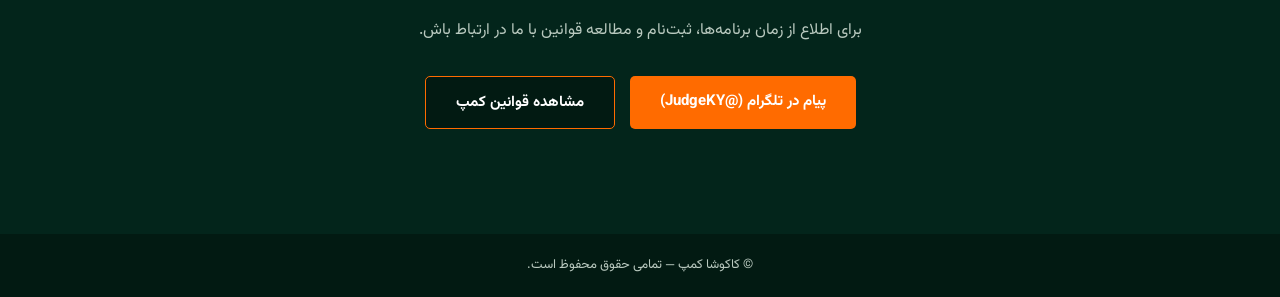
==== commit a6bc7127: "Update index.html" ====
--- a/index.html
+++ b/index.html
@@ -51,7 +51,8 @@
     <main>
         <section class="hero" id="home">
             <div class="hero-content">
-                <p class="date">۳۰ مهر</p>
+                <!-- تاریخ اینجا به صورت خودکار توسط جاوااسکریپت پر میشه -->
+                <p class="date" id="currentDate"></p>
                 <h1>در خدمتتون هستیم</h1>
                 <p>لحظاتی دور از روزمرگی، کنار آتش و زیر آسمان پرستاره.</p>
                 <a href="register.html" class="btn">ثبت نام</a>
@@ -174,21 +175,39 @@
         closeBtn.addEventListener("click", function(){ modal.style.display = "none"; });
         modal.addEventListener("click", function(e){ if(e.target === modal) modal.style.display = "none"; });
 
-        // 🎁 کدهای مربوط به گردونه شانس
-        const nextTripDate = '2024-10-21'; // تاریخ کمپ بعدی (۳۰ مهر)
+        // ==========================================
+        // 📅 کدهای مربوط به تاریخ شمسی خودکار
+        // ==========================================
+        function getPersianDate() {
+            const today = new Date();
+            const options = { year: 'numeric', month: 'long', day: 'numeric' };
+            return new Intl.DateTimeFormat('fa-IR', options).format(today);
+        }
+
+        // قرار دادن تاریخ در تگ مخصوص
+        document.getElementById('currentDate').innerText = getPersianDate();
+
+        // ==========================================
+        // 🎁 کدهای مربوط به گردونه شانس (با شرط زمانی)
+        // ==========================================
+        
+        // تاریخ شروع کمپ بعدی (۳۰ مهر ۱۴۰۳)
+        const nextTripDate = '2024-10-21'; 
         
         function checkWheelStatus() {
             if (localStorage.getItem('hasSpunWheel') === 'true') {
                 alert("شما قبلاً از شانس خود برای این کمپ استفاده کرده‌اید. منتظر کمپ‌های بعدی ما باشید! 🌿");
                 return;
             }
+
             const today = new Date();
             const trip = new Date(nextTripDate);
+            // محاسبه اختلاف روزها
             const diffTime = trip - today;
             const diffDays = Math.ceil(diffTime / (1000 * 60 * 60 * 24));
 
             if (diffDays > 10) {
-                alert("گردونه شانس فقط ۱۰ روز مانده به شروع هر کمپ باز می‌شود. فعلاً کمی صبر کنید! ✨");
+                alert("گردونه شانس فقط ۱۰ روز مانده به شروع هر کمپ باز می‌شود. فعلاً کمی صبر کنید و برای ثبت‌نام آماده باشید! ✨");
             } else if (diffDays < 0) {
                 alert("این کمپ به پایان رسیده است. منتظر گردونه شانس کمپ بعدی باشید! ⛺️");
             } else {
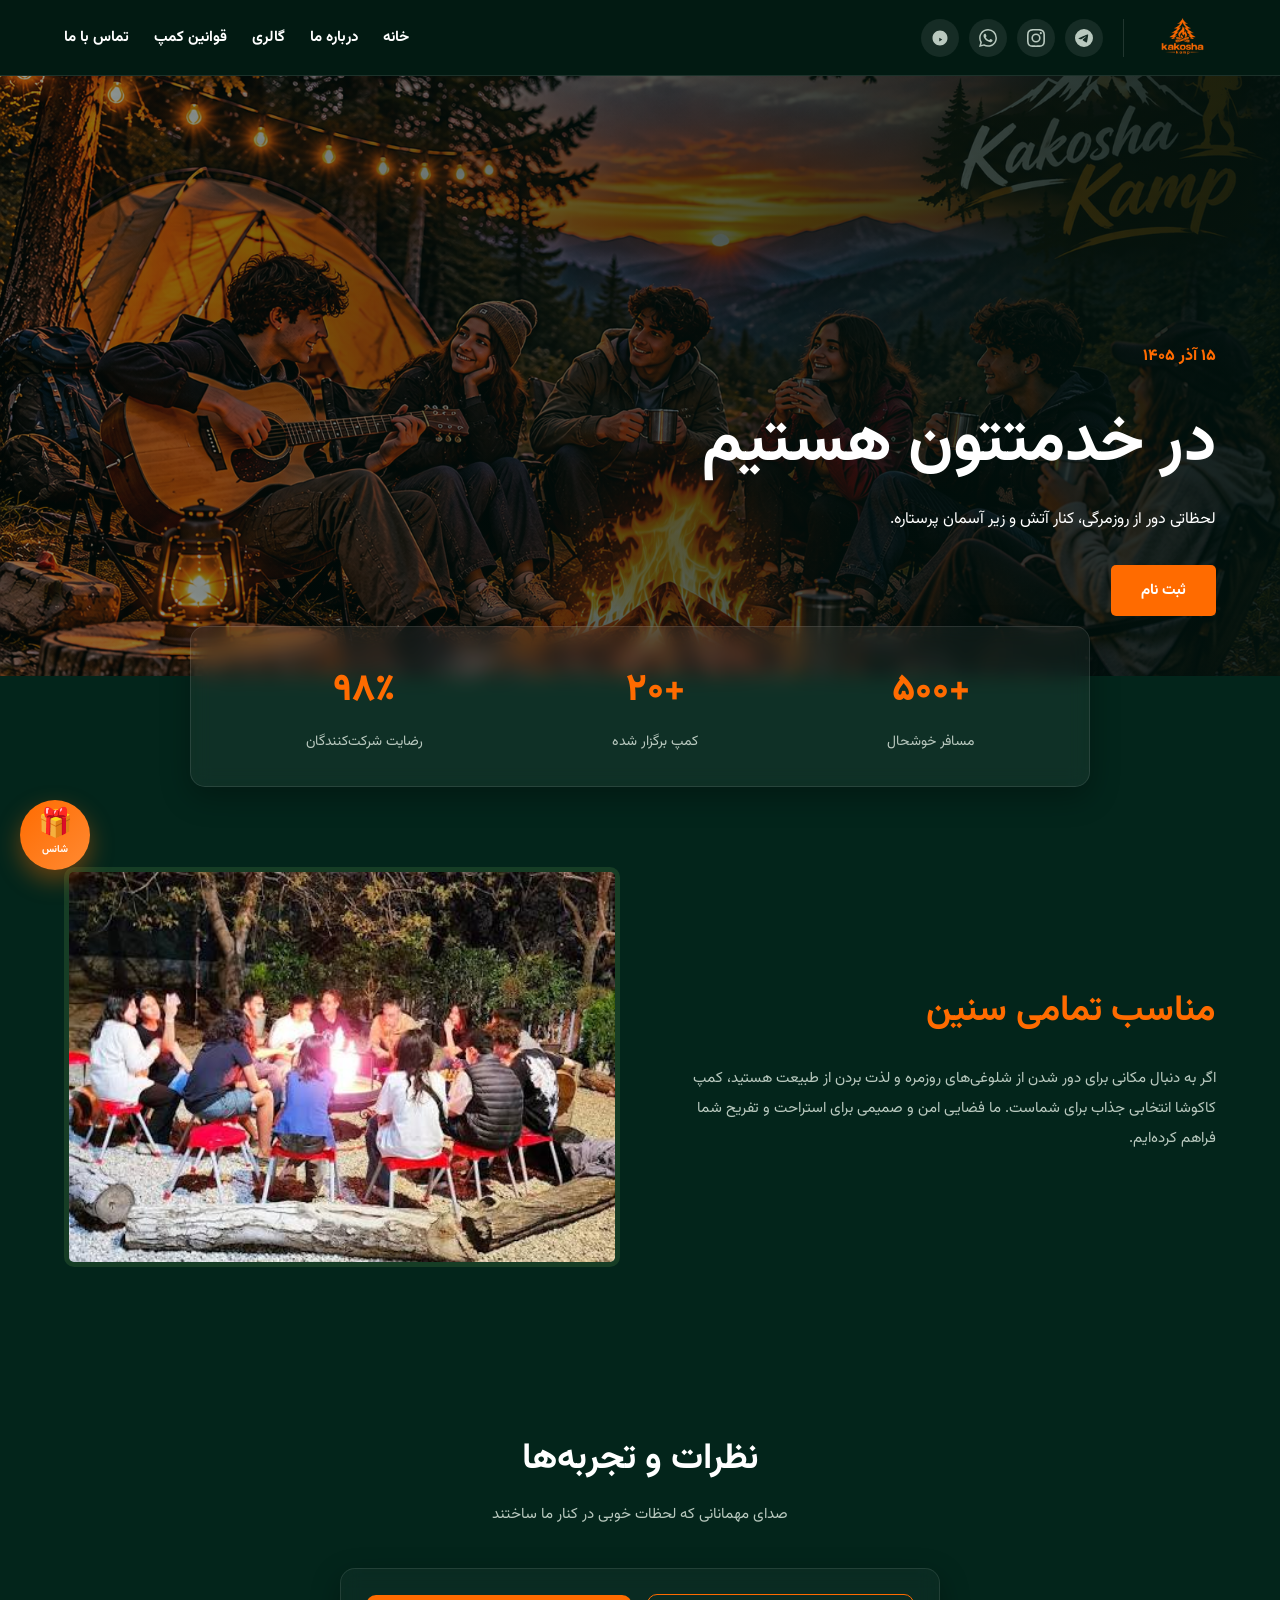
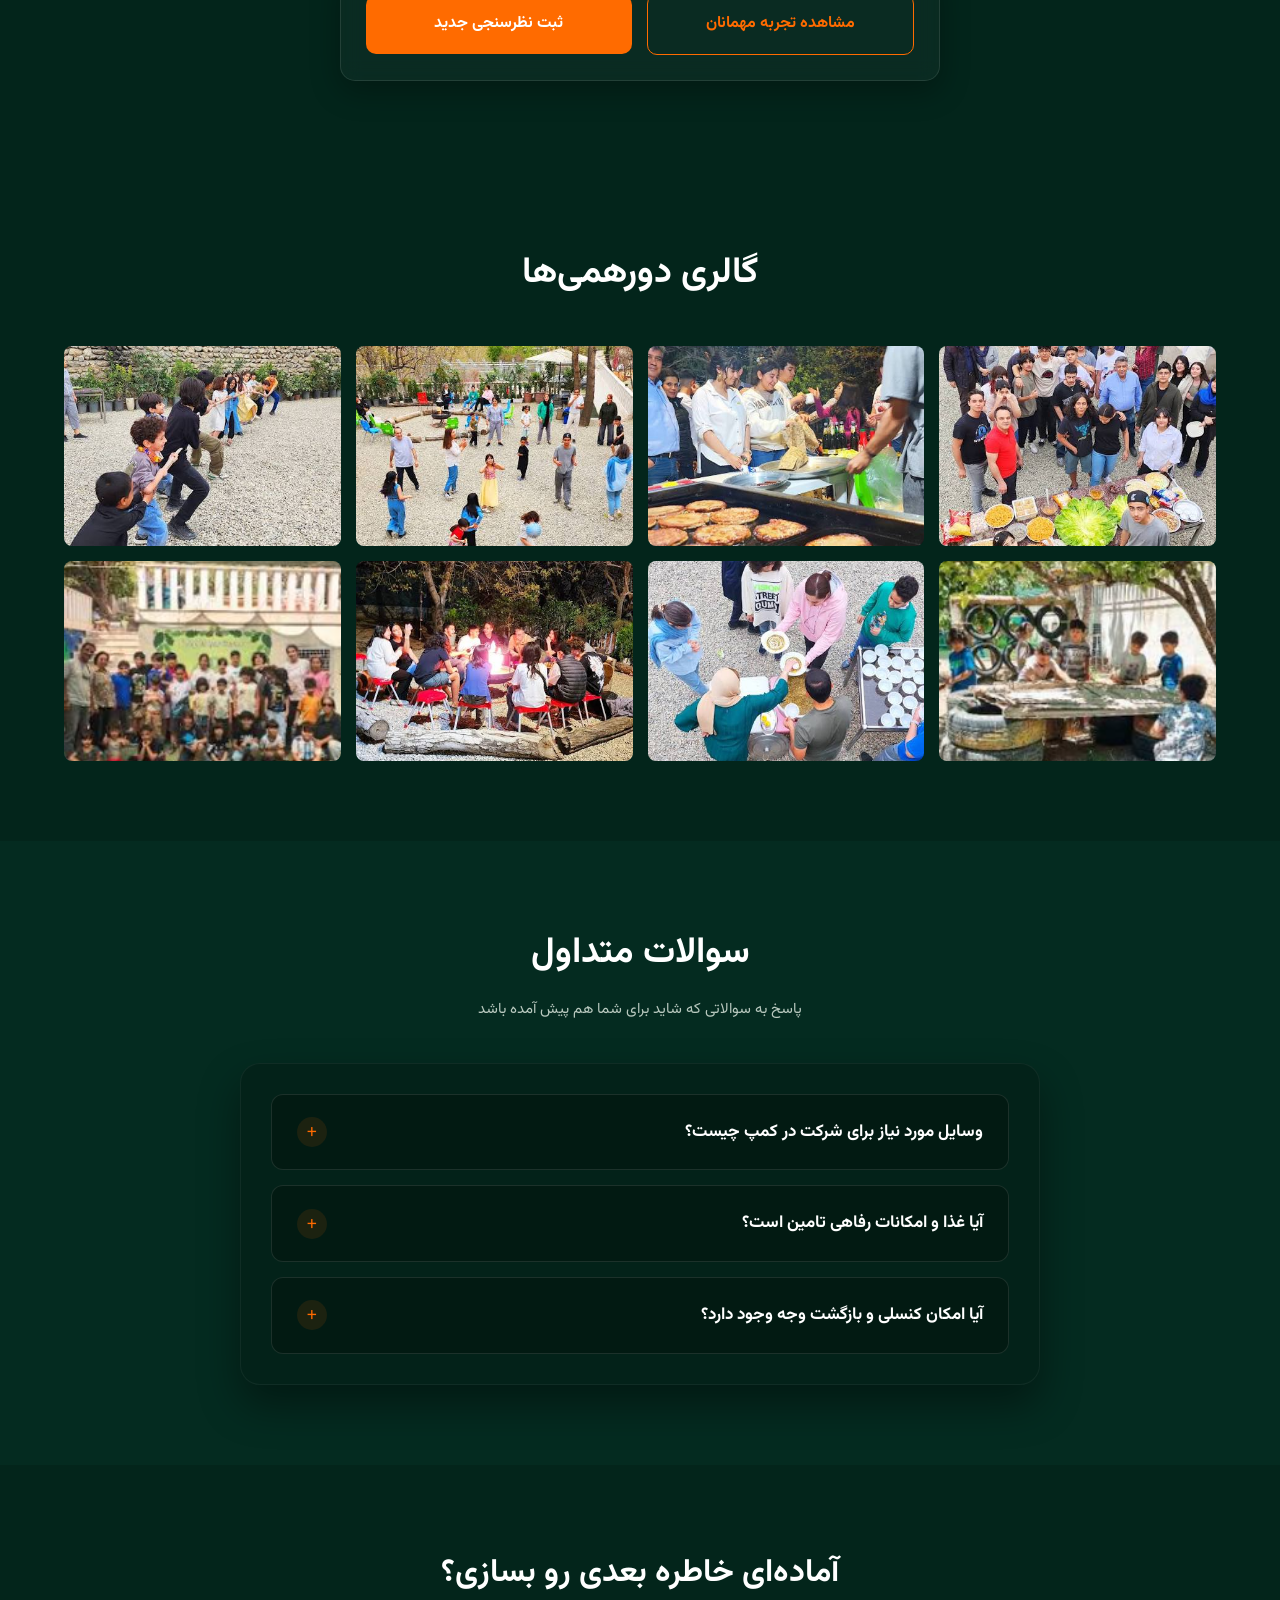
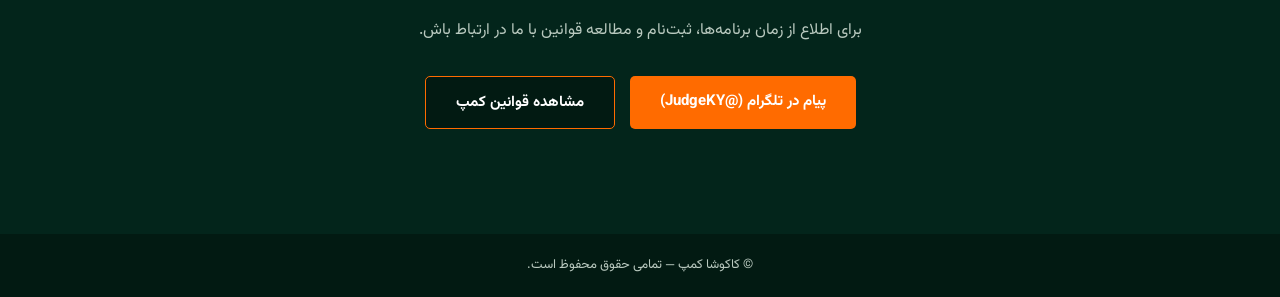
==== commit 25cb296d: "Update index.html" ====
--- a/index.html
+++ b/index.html
@@ -6,12 +6,13 @@
     <title>کاکوشا | کمپ و دورهمی</title>
     <link href="https://fonts.googleapis.com/css2?family=Vazirmatn:wght@400;700;800&display=swap" rel="stylesheet">
     <link rel="stylesheet" href="https://unpkg.com/aos@next/dist/aos.css" />
-    <link rel="stylesheet" href="styles.css">
+    <!-- نسخه استایل رو آپدیت کردم که کش مرورگرت پاک بشه -->
+    <link rel="stylesheet" href="styles.css?v=6">
 </head>
 <body>
 
-    <!-- دکمه شناور گردونه شانس -->
-    <div class="floating-wheel" id="floatingWheel" onclick="checkWheelStatus()">
+    <!-- دکمه شناور گردونه شانس (منتقل شد به سمت چپ) -->
+    <div class="floating-wheel" id="floatingWheel" onclick="checkWheelStatus()" style="right: auto; left: 20px;">
         <span>🎁</span>
         <span class="wheel-text">شانس</span>
     </div>
@@ -180,15 +181,16 @@
         // ==========================================
         function getPersianDate() {
             const today = new Date();
+            // تبدیل تاریخ به تقویم شمسی
             const options = { year: 'numeric', month: 'long', day: 'numeric' };
             return new Intl.DateTimeFormat('fa-IR', options).format(today);
         }
 
-        // قرار دادن تاریخ در تگ مخصوص
+        // قرار دادن تاریخ در تگ مخصوص هدر
         document.getElementById('currentDate').innerText = getPersianDate();
 
         // ==========================================
-        // 🎁 کدهای مربوط به گردونه شانس (با شرط زمانی)
+        // 🎁 کدهای مربوط به گردونه شانس
         // ==========================================
         
         // تاریخ شروع کمپ بعدی (۳۰ مهر ۱۴۰۳)
@@ -202,10 +204,10 @@
 
             const today = new Date();
             const trip = new Date(nextTripDate);
-            // محاسبه اختلاف روزها
             const diffTime = trip - today;
             const diffDays = Math.ceil(diffTime / (1000 * 60 * 60 * 24));
 
+            // شرط ۱۰ روز مانده به کمپ
             if (diffDays > 10) {
                 alert("گردونه شانس فقط ۱۰ روز مانده به شروع هر کمپ باز می‌شود. فعلاً کمی صبر کنید و برای ثبت‌نام آماده باشید! ✨");
             } else if (diffDays < 0) {
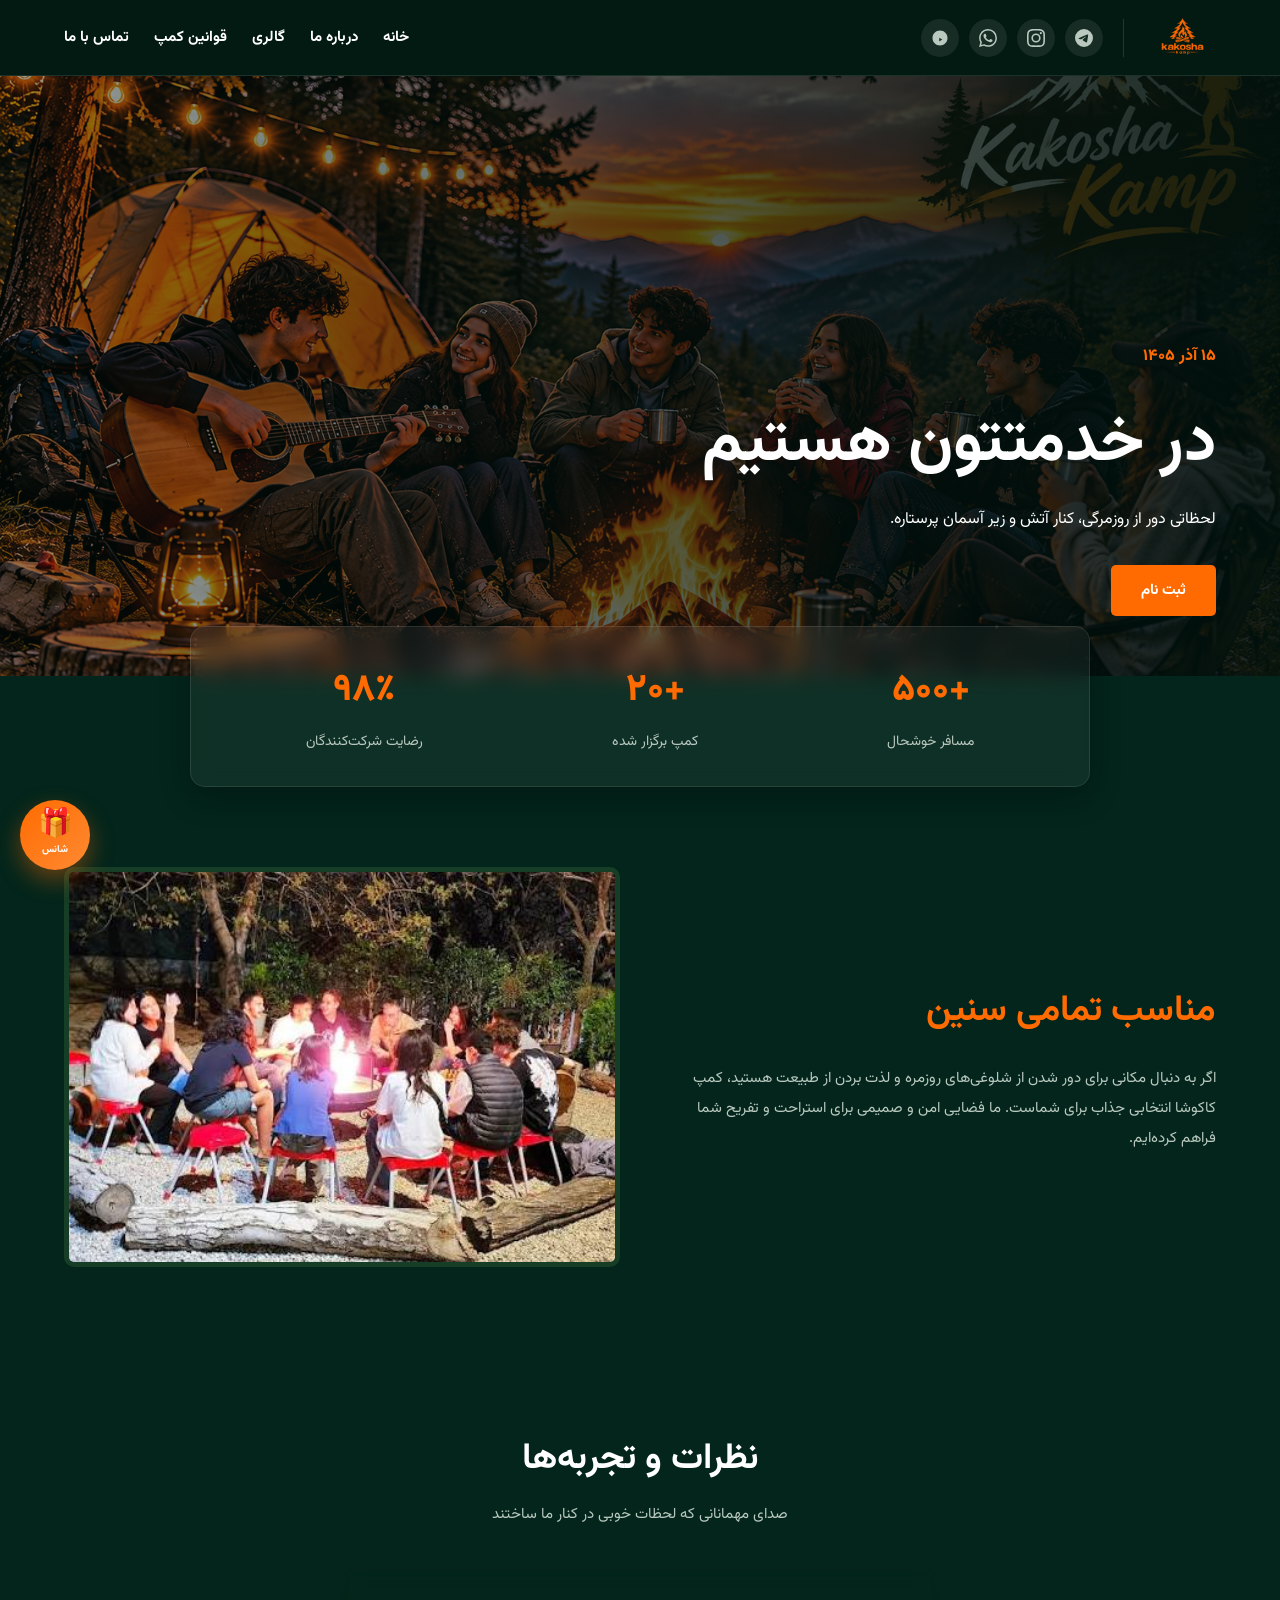
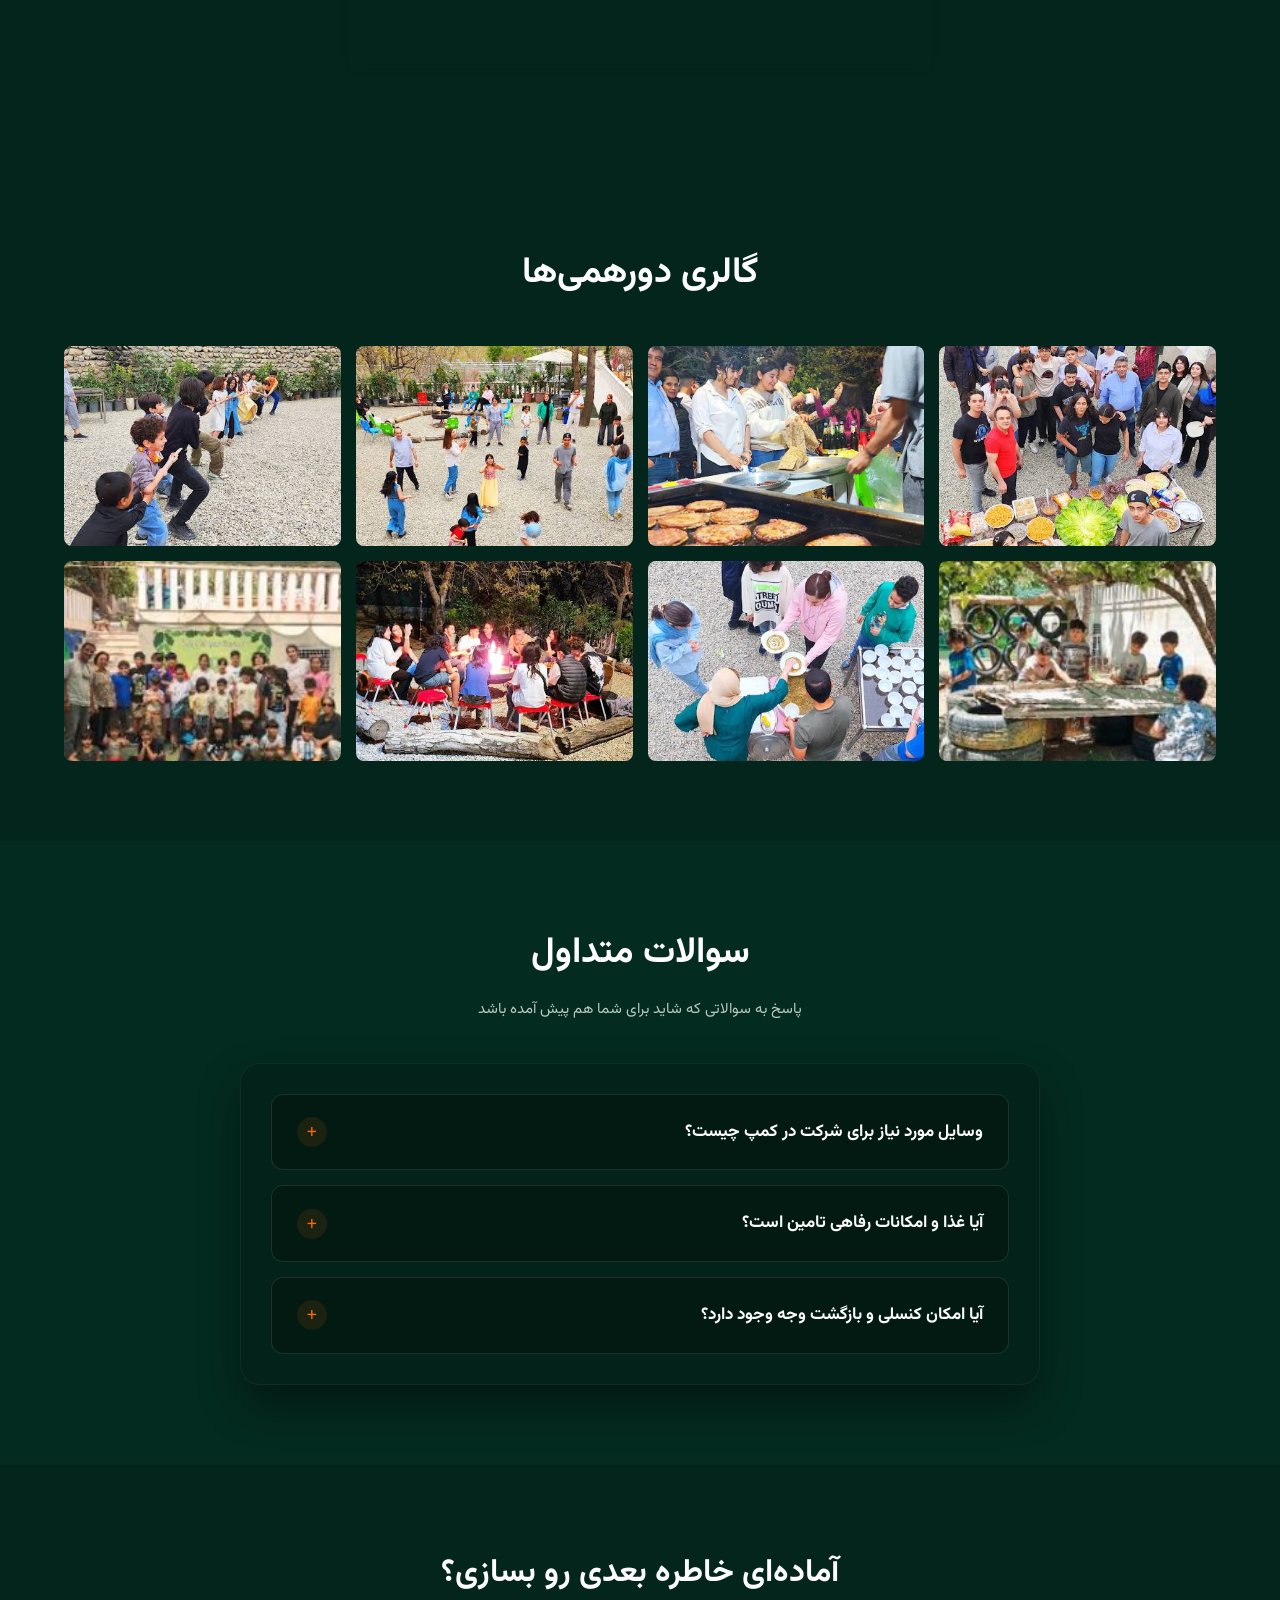
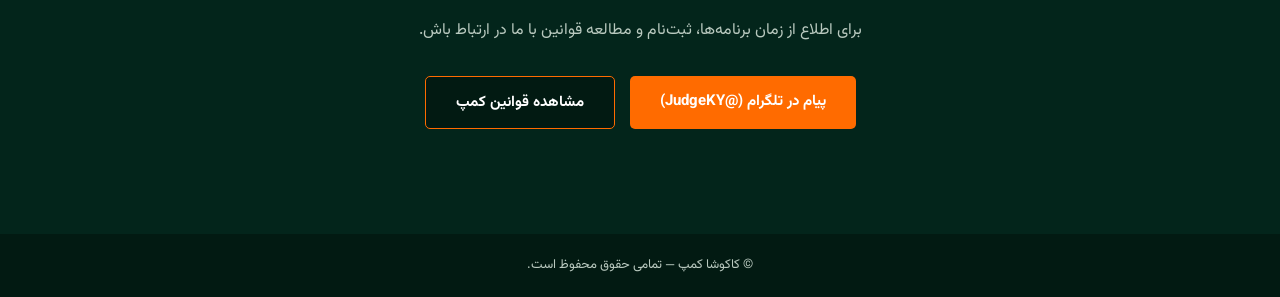
==== commit c847d08e: "Update index.html" ====
--- a/index.html
+++ b/index.html
@@ -6,13 +6,13 @@
     <title>کاکوشا | کمپ و دورهمی</title>
     <link href="https://fonts.googleapis.com/css2?family=Vazirmatn:wght@400;700;800&display=swap" rel="stylesheet">
     <link rel="stylesheet" href="https://unpkg.com/aos@next/dist/aos.css" />
-    <!-- نسخه استایل رو آپدیت کردم که کش مرورگرت پاک بشه -->
-    <link rel="stylesheet" href="styles.css?v=6">
+    <!-- نسخه استایل رو بازم آپدیت کردم -->
+    <link rel="stylesheet" href="styles.css?v=8">
 </head>
 <body>
 
-    <!-- دکمه شناور گردونه شانس (منتقل شد به سمت چپ) -->
-    <div class="floating-wheel" id="floatingWheel" onclick="checkWheelStatus()" style="right: auto; left: 20px;">
+    <!-- دکمه شناور گردونه شانس (با استایل مستقیم برای انتقال به چپ) -->
+    <div class="floating-wheel" id="floatingWheel" onclick="checkWheelStatus()" style="position: fixed; bottom: 30px; left: 20px !important; right: auto !important; z-index: 999;">
         <span>🎁</span>
         <span class="wheel-text">شانس</span>
     </div>
@@ -52,7 +52,6 @@
     <main>
         <section class="hero" id="home">
             <div class="hero-content">
-                <!-- تاریخ اینجا به صورت خودکار توسط جاوااسکریپت پر میشه -->
                 <p class="date" id="currentDate"></p>
                 <h1>در خدمتتون هستیم</h1>
                 <p>لحظاتی دور از روزمرگی، کنار آتش و زیر آسمان پرستاره.</p>
@@ -181,20 +180,17 @@
         // ==========================================
         function getPersianDate() {
             const today = new Date();
-            // تبدیل تاریخ به تقویم شمسی
             const options = { year: 'numeric', month: 'long', day: 'numeric' };
             return new Intl.DateTimeFormat('fa-IR', options).format(today);
         }
-
-        // قرار دادن تاریخ در تگ مخصوص هدر
         document.getElementById('currentDate').innerText = getPersianDate();
 
         // ==========================================
         // 🎁 کدهای مربوط به گردونه شانس
         // ==========================================
         
-        // تاریخ شروع کمپ بعدی (۳۰ مهر ۱۴۰۳)
-        const nextTripDate = '2024-10-21'; 
+        // تاریخ رو به سال ۲۰۲۷ تغییر دادم که قطعاً باز بشه
+        const nextTripDate = '2027-01-01'; 
         
         function checkWheelStatus() {
             if (localStorage.getItem('hasSpunWheel') === 'true') {
@@ -207,7 +203,6 @@
             const diffTime = trip - today;
             const diffDays = Math.ceil(diffTime / (1000 * 60 * 60 * 24));
 
-            // شرط ۱۰ روز مانده به کمپ
             if (diffDays > 10) {
                 alert("گردونه شانس فقط ۱۰ روز مانده به شروع هر کمپ باز می‌شود. فعلاً کمی صبر کنید و برای ثبت‌نام آماده باشید! ✨");
             } else if (diffDays < 0) {
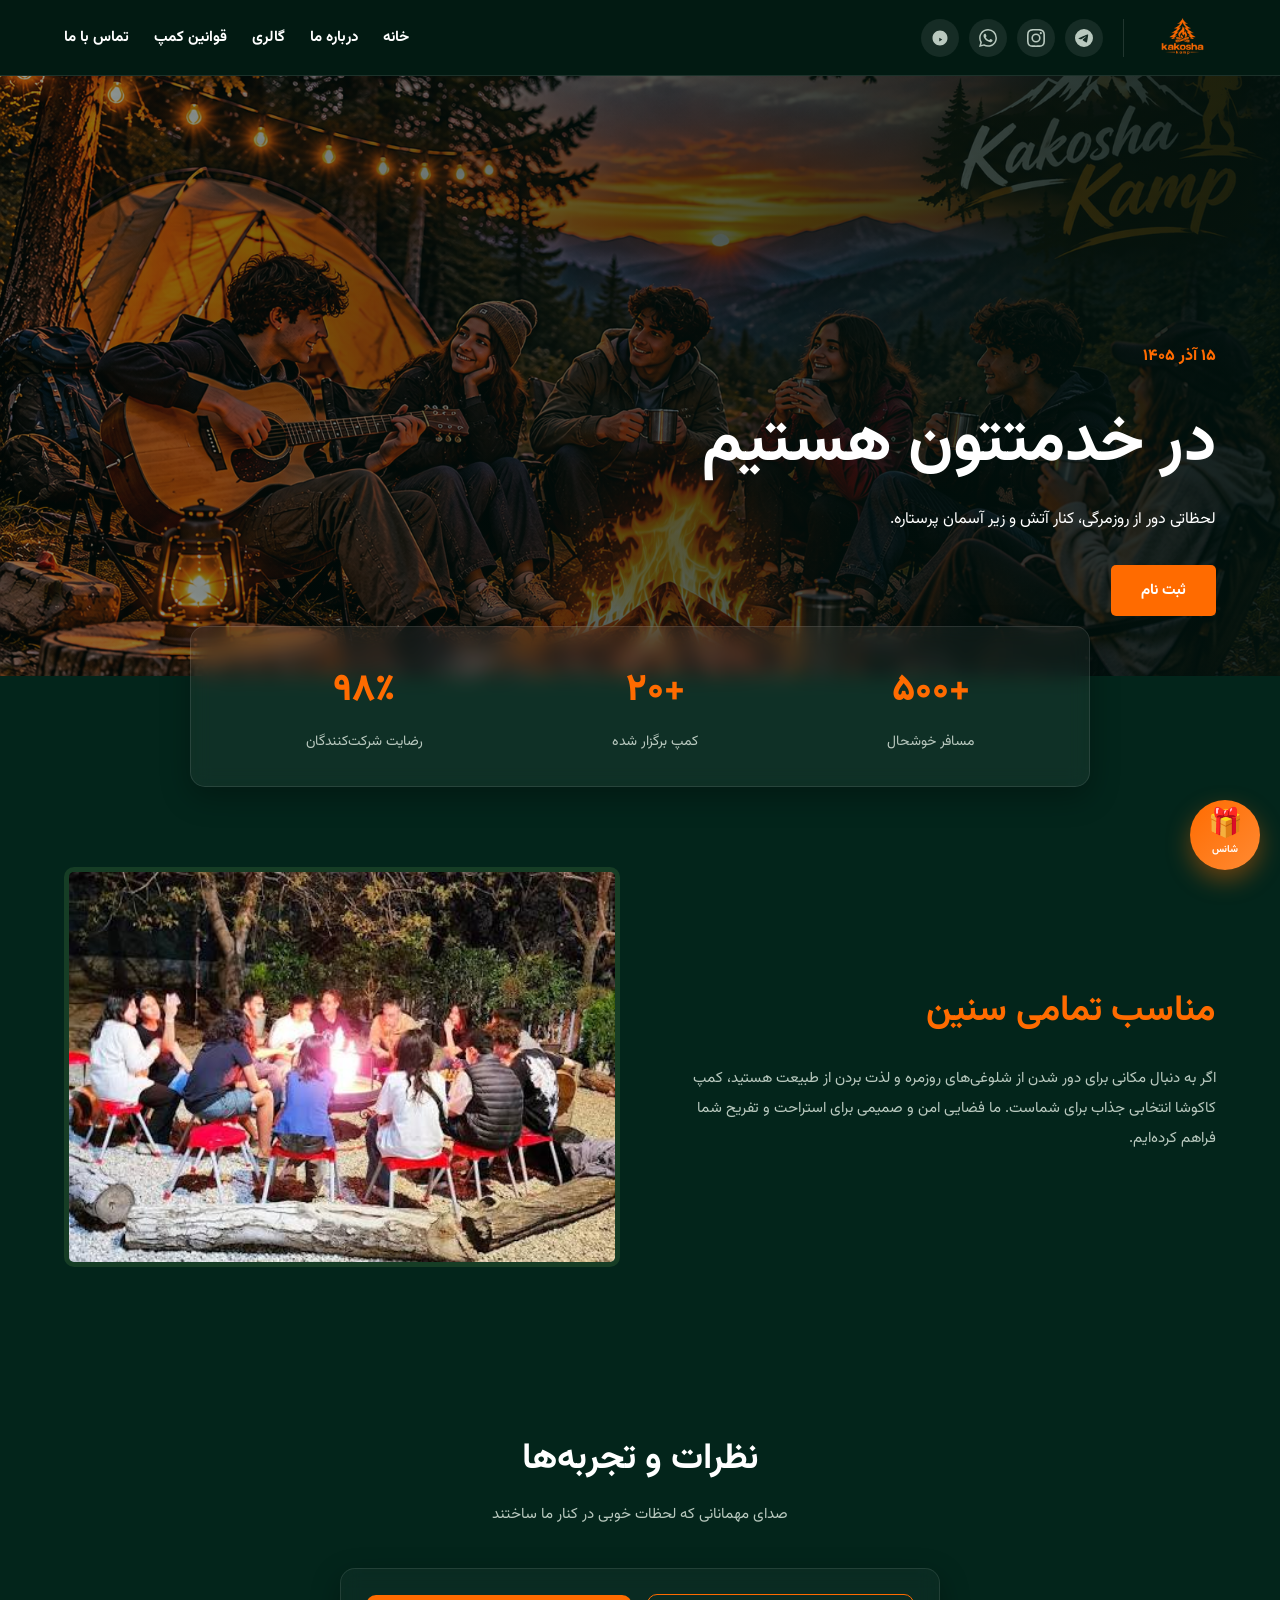
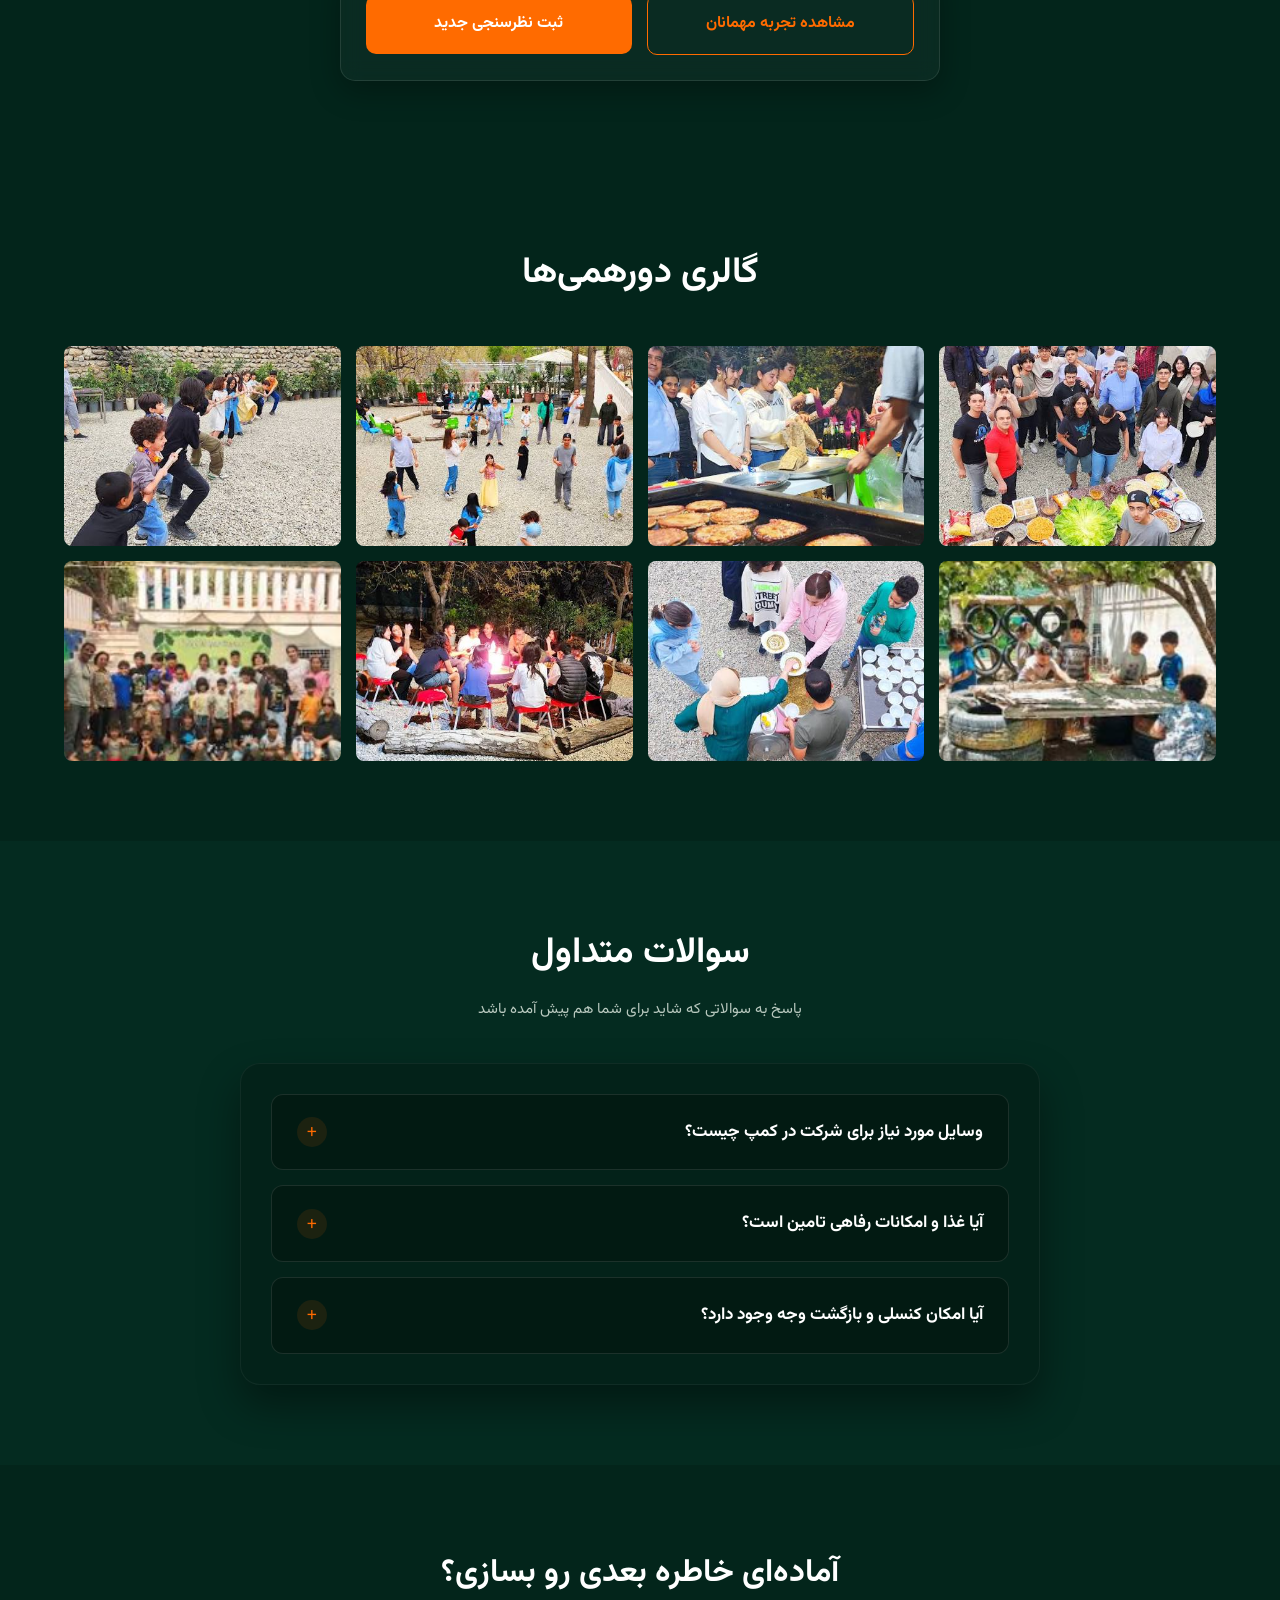
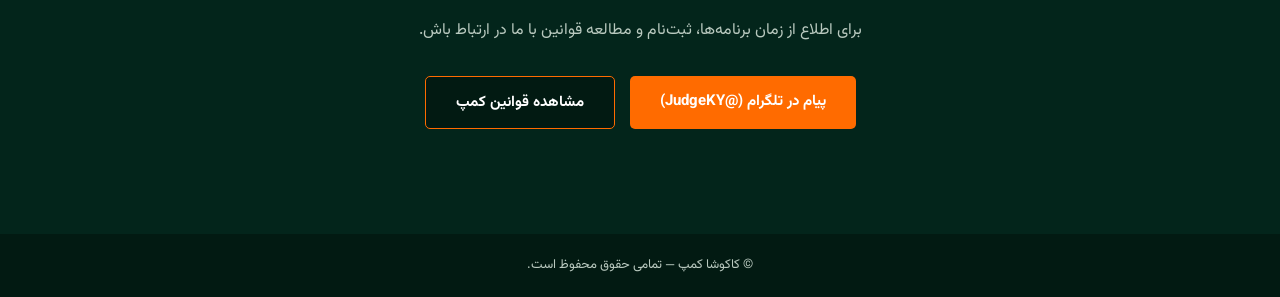
==== commit 7403bdd9: "Update index.html" ====
--- a/index.html
+++ b/index.html
@@ -6,13 +6,13 @@
     <title>کاکوشا | کمپ و دورهمی</title>
     <link href="https://fonts.googleapis.com/css2?family=Vazirmatn:wght@400;700;800&display=swap" rel="stylesheet">
     <link rel="stylesheet" href="https://unpkg.com/aos@next/dist/aos.css" />
-    <!-- نسخه استایل رو بازم آپدیت کردم -->
-    <link rel="stylesheet" href="styles.css?v=8">
+    <!-- نسخه رو بازم تغییر دادم که مرورگرت مجبور بشه کد جدید رو لود کنه -->
+    <link rel="stylesheet" href="styles.css?v=9">
 </head>
 <body>
 
-    <!-- دکمه شناور گردونه شانس (با استایل مستقیم برای انتقال به چپ) -->
-    <div class="floating-wheel" id="floatingWheel" onclick="checkWheelStatus()" style="position: fixed; bottom: 30px; left: 20px !important; right: auto !important; z-index: 999;">
+    <!-- دکمه شناور گردونه شانس (برگشت به سمت راست) -->
+    <div class="floating-wheel" id="floatingWheel" onclick="checkWheelStatus()" style="position: fixed; bottom: 30px; right: 20px !important; left: auto !important; z-index: 999;">
         <span>🎁</span>
         <span class="wheel-text">شانس</span>
     </div>
@@ -175,9 +175,7 @@
         closeBtn.addEventListener("click", function(){ modal.style.display = "none"; });
         modal.addEventListener("click", function(e){ if(e.target === modal) modal.style.display = "none"; });
 
-        // ==========================================
-        // 📅 کدهای مربوط به تاریخ شمسی خودکار
-        // ==========================================
+        // 📅 تاریخ خودکار
         function getPersianDate() {
             const today = new Date();
             const options = { year: 'numeric', month: 'long', day: 'numeric' };
@@ -185,12 +183,9 @@
         }
         document.getElementById('currentDate').innerText = getPersianDate();
 
-        // ==========================================
-        // 🎁 کدهای مربوط به گردونه شانس
-        // ==========================================
-        
-        // تاریخ رو به سال ۲۰۲۷ تغییر دادم که قطعاً باز بشه
-        const nextTripDate = '2027-01-01'; 
+        // 🎁 گردونه شانس
+        // ⚠️ تاریخ رو گذاشتم فردا (بر اساس تاریخ گوشیت) که گردونه ۱۰۰٪ باز بشه
+        const nextTripDate = '2026-11-24'; 
         
         function checkWheelStatus() {
             if (localStorage.getItem('hasSpunWheel') === 'true') {
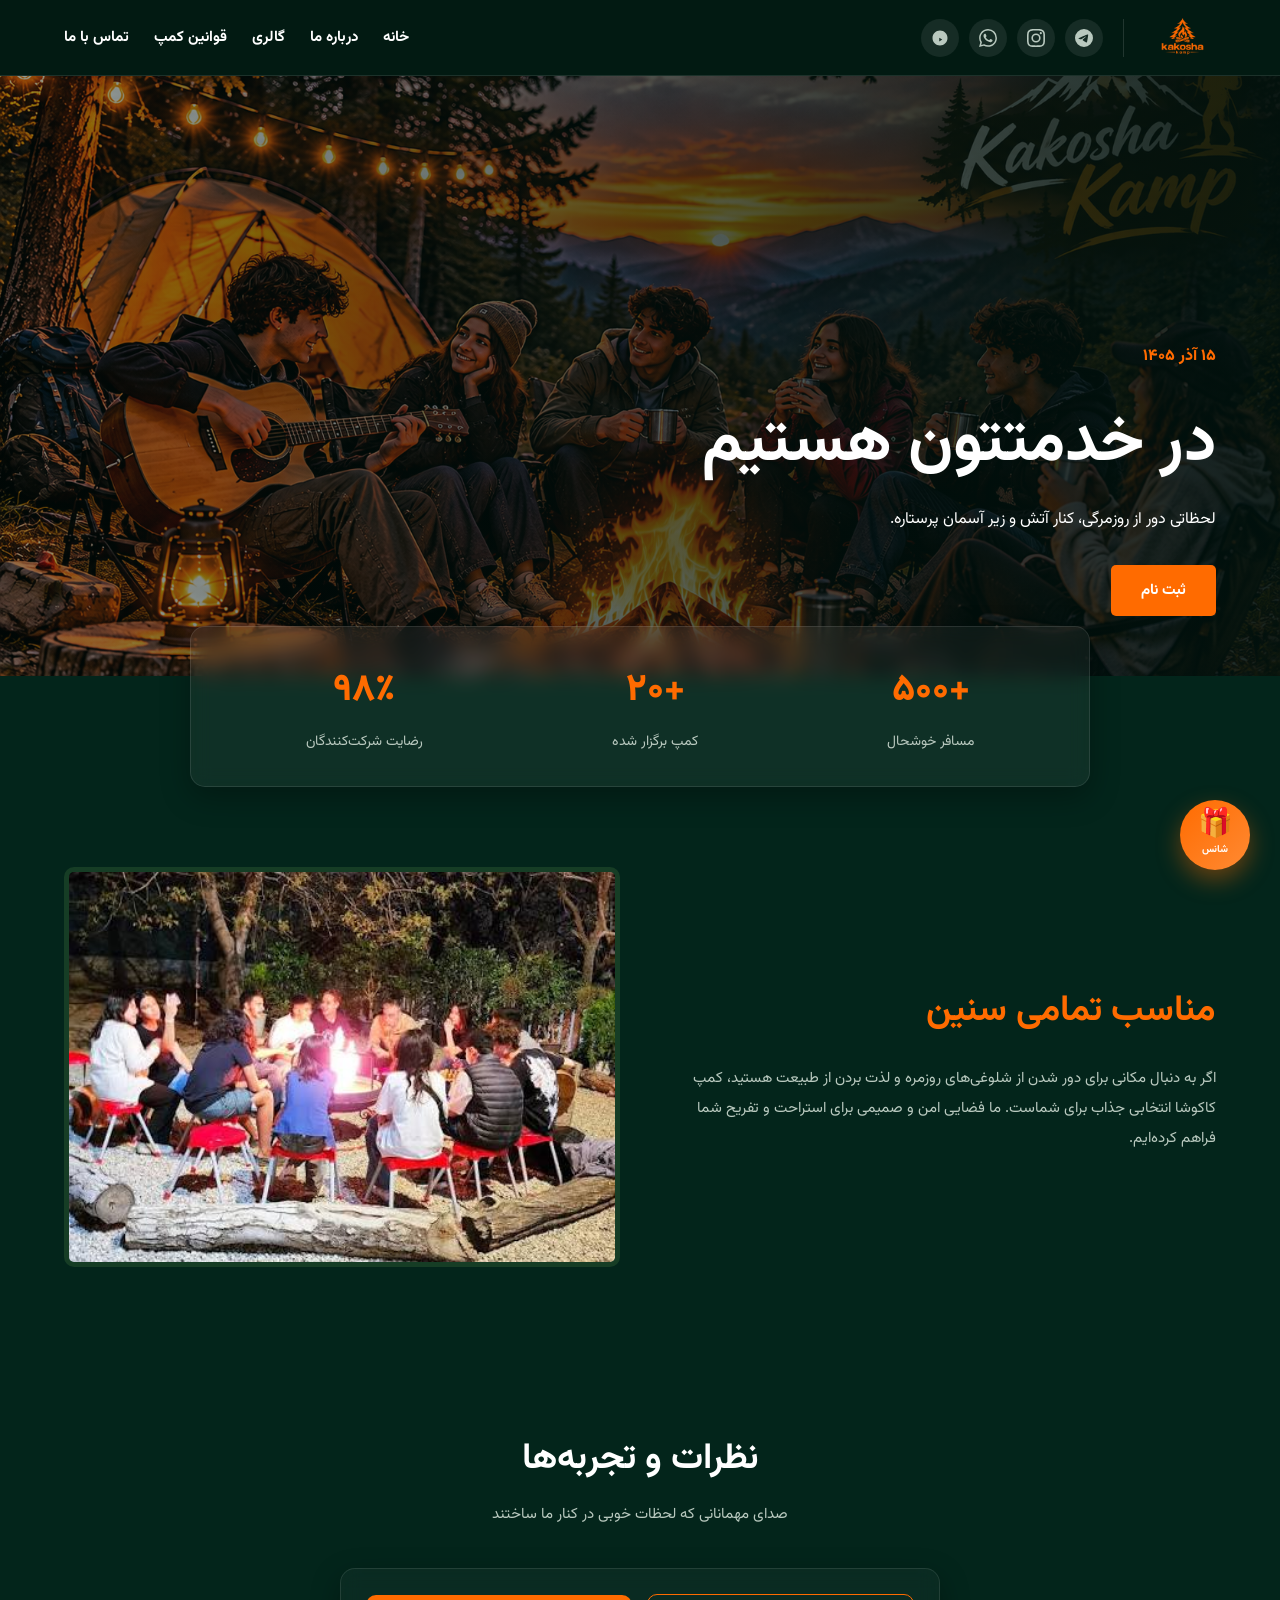
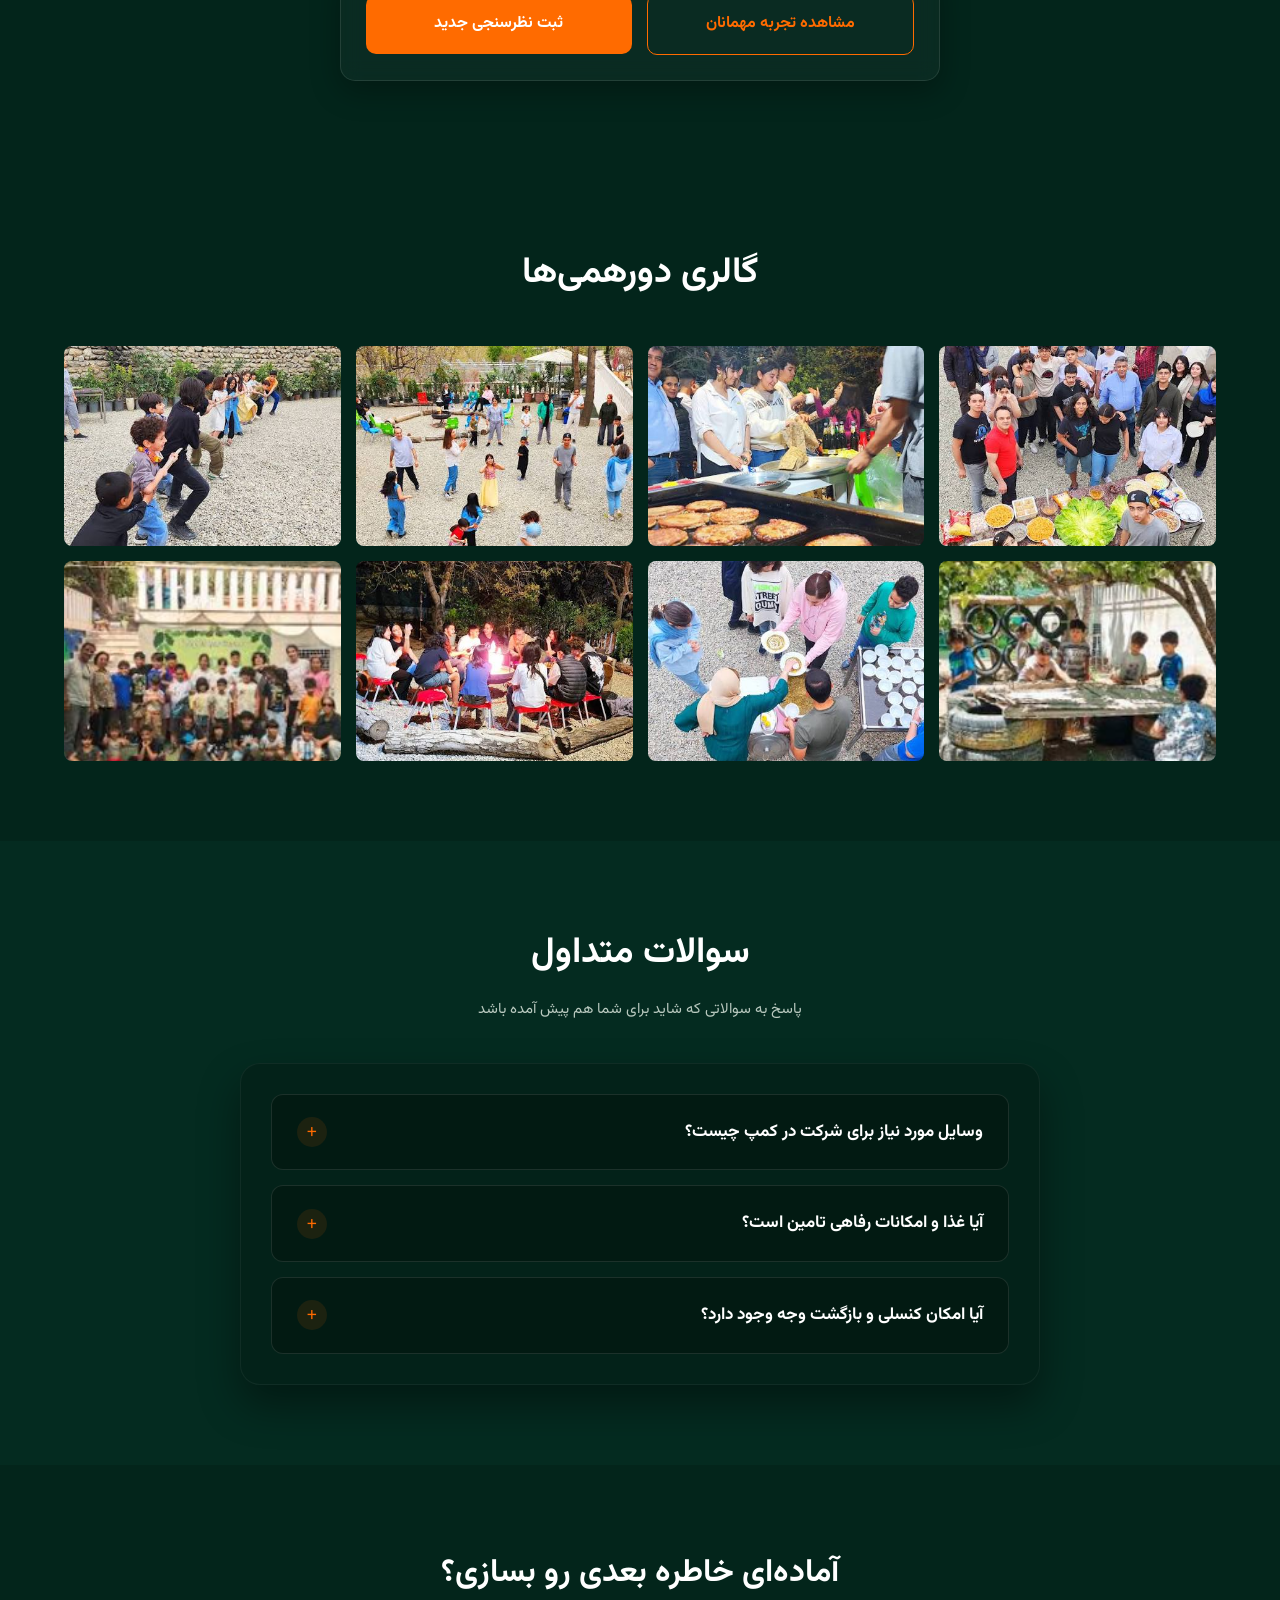
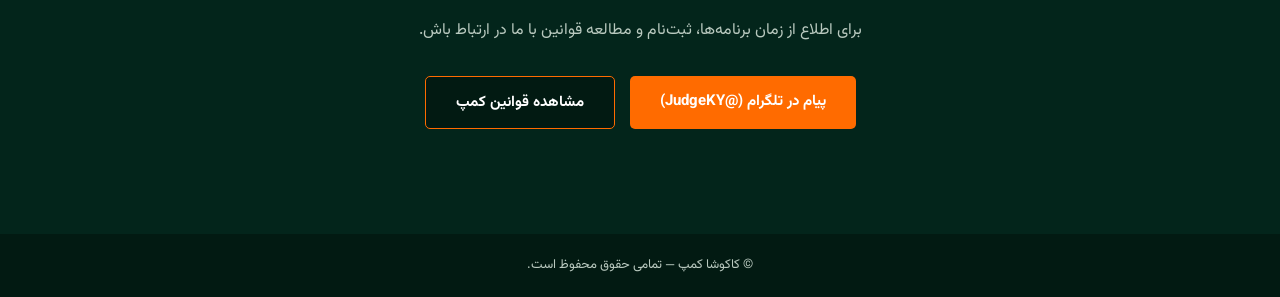
==== commit 1f2d0c09: "Update index.html" ====
--- a/index.html
+++ b/index.html
@@ -6,13 +6,12 @@
     <title>کاکوشا | کمپ و دورهمی</title>
     <link href="https://fonts.googleapis.com/css2?family=Vazirmatn:wght@400;700;800&display=swap" rel="stylesheet">
     <link rel="stylesheet" href="https://unpkg.com/aos@next/dist/aos.css" />
-    <!-- نسخه رو بازم تغییر دادم که مرورگرت مجبور بشه کد جدید رو لود کنه -->
-    <link rel="stylesheet" href="styles.css?v=9">
+    <link rel="stylesheet" href="styles.css?v=10">
 </head>
 <body>
 
-    <!-- دکمه شناور گردونه شانس (برگشت به سمت راست) -->
-    <div class="floating-wheel" id="floatingWheel" onclick="checkWheelStatus()" style="position: fixed; bottom: 30px; right: 20px !important; left: auto !important; z-index: 999;">
+    <!-- دکمه شناور گردونه شانس -->
+    <div class="floating-wheel" id="floatingWheel" onclick="checkWheelStatus()">
         <span>🎁</span>
         <span class="wheel-text">شانس</span>
     </div>
@@ -52,6 +51,7 @@
     <main>
         <section class="hero" id="home">
             <div class="hero-content">
+                <!-- تاریخ خودکار -->
                 <p class="date" id="currentDate"></p>
                 <h1>در خدمتتون هستیم</h1>
                 <p>لحظاتی دور از روزمرگی، کنار آتش و زیر آسمان پرستاره.</p>
@@ -175,7 +175,7 @@
         closeBtn.addEventListener("click", function(){ modal.style.display = "none"; });
         modal.addEventListener("click", function(e){ if(e.target === modal) modal.style.display = "none"; });
 
-        // 📅 تاریخ خودکار
+        // 📅 کدهای تاریخ شمسی خودکار
         function getPersianDate() {
             const today = new Date();
             const options = { year: 'numeric', month: 'long', day: 'numeric' };
@@ -183,8 +183,8 @@
         }
         document.getElementById('currentDate').innerText = getPersianDate();
 
-        // 🎁 گردونه شانس
-        // ⚠️ تاریخ رو گذاشتم فردا (بر اساس تاریخ گوشیت) که گردونه ۱۰۰٪ باز بشه
+        // 🎁 کدهای گردونه شانس
+        // تاریخ کمپ رو تنظیم کردم که باز بشه
         const nextTripDate = '2026-11-24'; 
         
         function checkWheelStatus() {
@@ -203,7 +203,8 @@
             } else if (diffDays < 0) {
                 alert("این کمپ به پایان رسیده است. منتظر گردونه شانس کمپ بعدی باشید! ⛺️");
             } else {
-                window.location.href = 'wheel.html';
+                // هدایت به فایل جدید spin.html
+                window.location.href = 'spin.html';
             }
         }
     </script>
